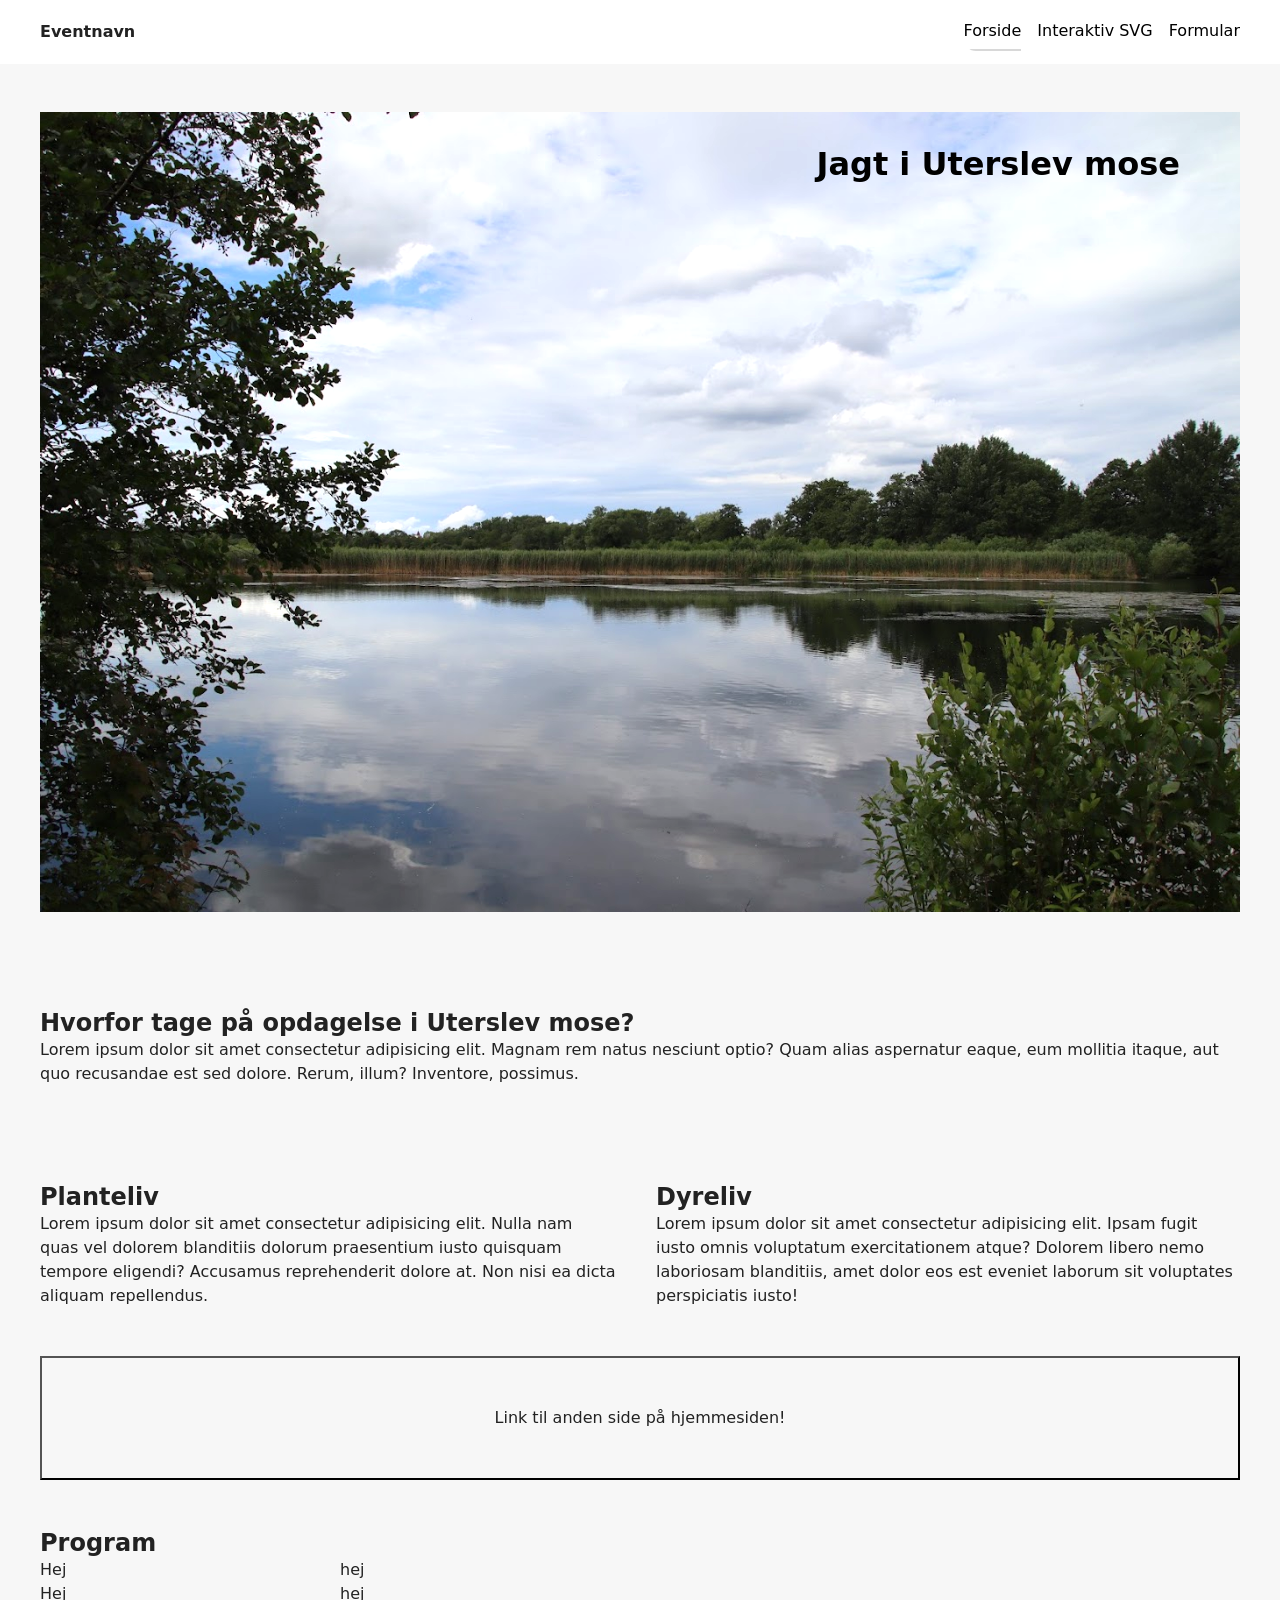
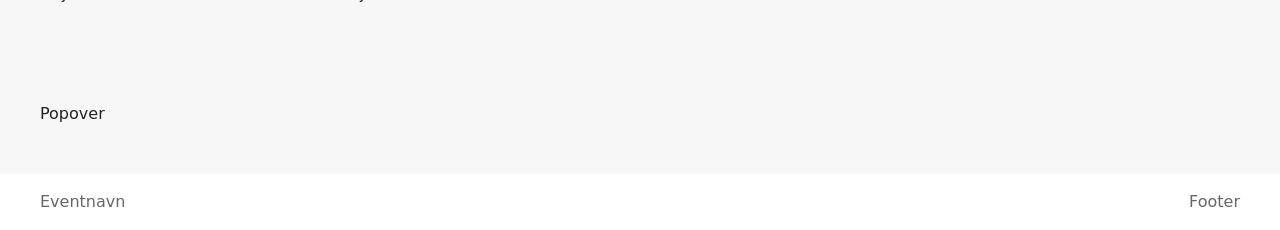
==== index.html @ bfa5cb57 "Forside (Freja)" ====
<!doctype html>
<html lang="da">

<head>
  <meta charset="UTF-8" />
  <meta name="viewport" content="width=device-width, initial-scale=1.0" />
  <title>Eventnavn</title>
  <link rel="stylesheet" href="./css/starter.css" />
  <link rel="stylesheet" href="./css/style.css" />
</head>

<body>
  <header class="site-header">
    <div class="header-content">
      <a class="site-logo" href="./">Eventnavn</a>
      <nav class="site-nav">
        <button type="button" popovertarget="menu">Menu</button>
        <ul class="menu" id="menu" popover>
          <li><a href="./" aria-current="page">Forside</a></li>
          <li><a href="./svg.html">Interaktiv SVG</a></li>
          <li><a href="./form.html">Formular</a></li>
        </ul>
      </nav>
    </div>
  </header>

  <main>
    <div class="text_on_top">
      <img class="billede_mose" src="img/mose.jpg" alt="main picture">
      <div class="text">
        <h1>Jagt i Uterslev mose</h1>
      </div>
    </div>
    <div>
      <h2>Hvorfor tage på opdagelse i Uterslev mose?</h2>
      <p>Lorem ipsum dolor sit amet consectetur adipisicing elit. Magnam rem natus nesciunt optio? Quam alias aspernatur
        eaque, eum mollitia itaque, aut quo recusandae est sed dolore. Rerum, illum? Inventore, possimus.</p>
    </div>
    <div class="grid-1">
      <div>
        <h2>Planteliv</h2>
        <p>Lorem ipsum dolor sit amet consectetur adipisicing elit. Nulla nam quas vel dolorem blanditiis dolorum
          praesentium iusto quisquam tempore eligendi? Accusamus reprehenderit dolore at. Non nisi ea dicta aliquam
          repellendus.</p>
      </div>
      <div>
        <h2>Dyreliv</h2>
        <p>Lorem ipsum dolor sit amet consectetur adipisicing elit. Ipsam fugit iusto omnis voluptatum exercitationem
          atque? Dolorem libero nemo laboriosam blanditiis, amet dolor eos est eveniet laborum sit voluptates
          perspiciatis
          iusto!</p>
      </div>
    </div>
    <button type="button" onclick="alert">Link til anden side på hjemmesiden!</button>
    <div>
      <h2>Program</h2>
      <ul class="program">
        <div>
          <li>Hej</li>
          <li>Hej</li>
        </div>
        <div>
          <li>hej</li>
          <li>hej</li>
        </div>
      </ul>
    </div>
    <p>Popover</p>

  </main>

  <footer class="site-footer">
    <div class="footer-content">
      <p>Eventnavn</p>
      <p>Footer</p>
    </div>
  </footer>
  <script src="./script.js"></script>
</body>

</html>
---- css/starter.css ----
*,
::before,
::after {
  box-sizing: border-box;
  margin: 0;
  padding: 0;
}

html {
  interpolate-size: allow-keywords;
  font-family: system-ui, sans-serif;
  line-height: 1.5;
  -webkit-font-smoothing: antialiased;
}

h1,
h2 {
  line-height: 1.25;
}

p,
li {
  text-wrap: pretty;
}

img,
svg {
  display: block;
  width: 100%;
  height: auto;
}

label {
  display: block;
}

input,
button,
textarea,
select {
  font: inherit;
  color: inherit;
  background-color: transparent;
  font-size: max(1em, 16px);
  padding: 0;
  margin: 0;
}

input:where([type="checkbox"], [type="radio"]) {
  width: 1em;
  height: 1em;
}

textarea {
  resize: none;
  min-height: 4lh;
}

legend {
  padding: 0;
}

select,
::picker(select) {
  appearance: base-select;
}

[popover] {
  margin: revert;
}

dialog {
  overscroll-behavior: none;

  &::backdrop {
    overflow: hidden;
    overscroll-behavior: contain;
  }
}

.visually-hidden {
  position: absolute;
  width: 1px;
  height: 1px;
  overflow: hidden;
  white-space: nowrap;
  clip-path: inset(100%);
}
---- css/style.css ----
/* Variabler */
html {
  --color-page: #f7f7f7;
  --color-surface: #fff;
  --color-text: #222;
  --color-muted: #666;
  --color-border: #d8d8d8;
  --space-05: 0.5rem;
  --space-1: 1rem;
  --space-2: 2rem;
  --space-3: 3rem;

  background: var(--color-page);
  color: var(--color-text);
}

/* Globalt layout */
body {
  margin: 0;
  min-height: 100svh;
  display: grid;
  grid-template-rows: auto 1fr auto;
  grid-template-columns: minmax(1rlh, 1fr) minmax(0, 75rem) minmax(1rlh, 1fr);
}

h1,
h2,
h3,
p {
  margin: 0;
}

main {
  display: grid;
  grid-template-columns: inherit;
  grid-column: 1 / -1;
  align-content: start;
}

main > * {
  grid-column: 2;
  padding-block: var(--space-3);
}

.svg-page {
  display: grid;
  gap: var(--space-2);
}

.svg-intro {
  display: grid;
  gap: var(--space-1);
  max-width: 60ch;
}

.svg-intro p {
  color: var(--color-muted);
}

.svg-layout {
  display: grid;
  gap: var(--space-2);
  align-items: start;
  @media (width > 800px) {
    grid-template-columns: 1fr min(40%, 36ch);
  }
}

.form-page {
  display: grid;
  gap: var(--space-2);
  @media (width > 600px) {
    grid-template-columns: min(40%, 50ch) 1fr;
  }
}

.form-intro {
  display: grid;
  gap: var(--space-1);
  align-content: start;
  max-width: 60ch;
}

.form-intro p {
  color: var(--color-muted);
}

.opsamling-page {
  display: grid;
  gap: var(--space-2);
  align-items: start;

  @media (width > 800px) {
    grid-template-columns: minmax(0, 44ch) minmax(20rem, 1fr);
  }
}

.opsamling-intro {
  display: grid;
  gap: var(--space-1);
  max-width: 60ch;
}

.opsamling-intro p {
  color: var(--color-muted);
}

.error-page {
  display: grid;
  gap: var(--space-1);
  max-width: 60ch;
}

.error-page p {
  color: var(--color-muted);
}

/* Header og footer */
.site-header,
.site-footer {
  grid-column: 1 / -1;

  display: grid;
  grid-template-columns: inherit;
  background: var(--color-surface);
}

.header-content,
.footer-content {
  grid-column: 2;
}

.header-content {
  min-height: 4rem;
  display: flex;
  justify-content: space-between;
  align-items: center;
  gap: var(--space-1);
}

.site-logo {
  color: inherit;
  font-weight: 700;
  text-decoration: none;
}

.footer-content {
  padding-block: var(--space-1);
  display: flex;
  flex-wrap: wrap;
  justify-content: space-between;
  gap: var(--space-1);
  color: var(--color-muted);
}

/* Navigation */
[popover] {
  margin: 0;
  padding: 0;
  border: none;
  background: transparent;
}

.site-nav button {
  padding: 0.4rem 0.7rem;
  border: 1px solid var(--color-border);
  background: var(--color-surface);
  @media (width > 600px) {
    display: none;
  }
}

.menu {
  margin: 0;
  padding: var(--space-1);
  list-style: none;
  background: var(--color-surface);
  border: 1px solid var(--color-border);
  @media (width > 600px) {
    display: flex;
    gap: var(--space-1);
    padding: 0;
    border: none;
    background: none;
    position: static;
  }
}

.menu a {
  display: block;
  padding: 0.4rem 0;
  color: inherit;
  text-decoration: none;
  border-bottom: 2px solid #0000;
}

.menu a[aria-current="page"] {
  border-bottom-color: var(--color-border);
}

/* Flader */
.panel,
.svg-placeholder,
.form-placeholder,
.opsamling-placeholder {
  background: var(--color-surface);
  border: 1px solid var(--color-border);
}

.panel {
  padding: var(--space-1);
  display: grid;
  gap: var(--space-1);
}

.svg-placeholder,
.opsamling-placeholder {
  min-height: -webkit-fill-available;
  min-height: stretch;
}

.form-placeholder {
  min-height: -webkit-fill-available;
  min-height: stretch;
  padding: var(--space-1);
}

/* Details */
.accordion {
  display: grid;
  gap: var(--space-05);
}

.accordion-item {
  border: 1px solid var(--color-border);
  background: var(--color-surface);
}

.accordion-item p {
  padding: 0 var(--space-1) var(--space-1);
  color: var(--color-muted);
}

/* Knap/link */
.button {
  justify-self: start;
  display: inline-block;
  padding: 0.5rem 0.8rem;
  border: 1px solid var(--color-border);
  background: var(--color-surface);
  color: inherit;
  text-decoration: none;
}

/*Menu*/
[popover] {
  position: fixed;
  border: 1px solid #ddd;
  border-radius: 0.75rem;
  background: white;
  box-shadow: none;
}

:popover-open {
}

@starting-style {
}

.site-nav button {
  background-color: red;
}

.menu {
  position: absolute;
  position-area: bottom span-left;
}

@media (width > 600px) {
  .menu {
    display: flex;
    gap: var(--space-1);
    padding: 0;
    border: none;
    background: none;
    position: static;
  }
}

/*Forside*/

.grid-1 {
  display: grid;
  grid-template-columns: 1fr 1fr;
  gap: 2em;
}

.billede_mose {
  width: 100%;
  height: auto;
  display: block;
  filter: brightness(115%);
  object-fit: fill;
}

.text_on_top {
  position: relative;
  text-align: center;
  color: black;
}

.text {
  position: absolute;
  top: 80px;
  right: 5%;
}
.program {
  display: grid;
  grid-template-columns: 1fr 3fr;
  list-style: none;
}
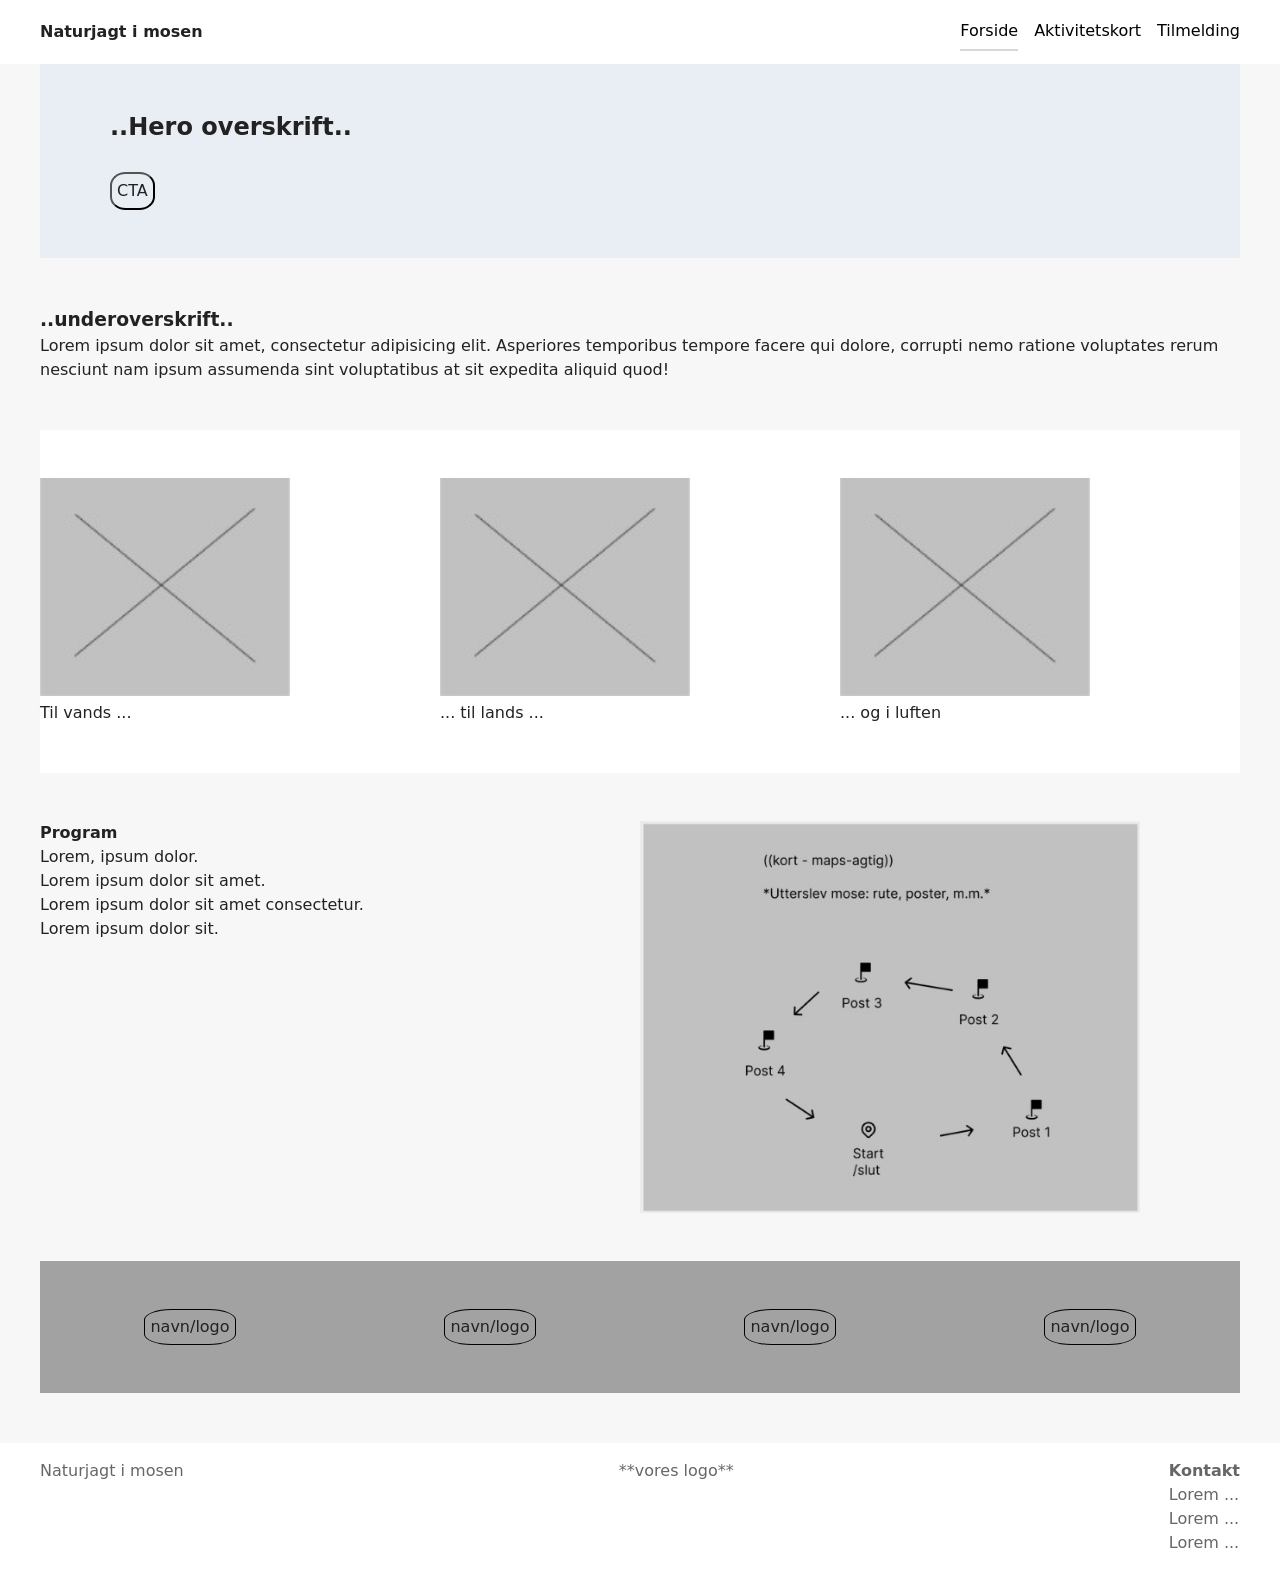
==== commit ee6a4dc9: "Merge pull request #1 from Frenelli/Forside-Laura Forside (Laura)" ====
--- a/index.html
+++ b/index.html
@@ -4,7 +4,7 @@
 <head>
   <meta charset="UTF-8" />
   <meta name="viewport" content="width=device-width, initial-scale=1.0" />
-  <title>Eventnavn</title>
+  <title>Naturjagt i mosen</title>
   <link rel="stylesheet" href="./css/starter.css" />
   <link rel="stylesheet" href="./css/style.css" />
 </head>
@@ -12,67 +12,84 @@
 <body>
   <header class="site-header">
     <div class="header-content">
-      <a class="site-logo" href="./">Eventnavn</a>
+      <a class="site-logo" href="./">Naturjagt i mosen</a>
       <nav class="site-nav">
-        <button type="button" popovertarget="menu">Menu</button>
+        <button popovertarget="menu">Menu</button>
+        <!-- har tilføjet popovertarget="menu", for at linke knappen til menuen og lave det til en popovermenu (dropdown) -->
         <ul class="menu" id="menu" popover>
           <li><a href="./" aria-current="page">Forside</a></li>
-          <li><a href="./svg.html">Interaktiv SVG</a></li>
-          <li><a href="./form.html">Formular</a></li>
+          <li><a href="./svg.html">Aktivitetskort</a></li>
+          <li><a href="./form.html">Tilmelding</a></li>
         </ul>
       </nav>
     </div>
   </header>
 
   <main>
-    <div class="text_on_top">
-      <img class="billede_mose" src="img/mose.jpg" alt="main picture">
-      <div class="text">
-        <h1>Jagt i Uterslev mose</h1>
+    <section class="hero">
+      <img src="" alt="">
+      <h1>..Hero overskrift..</h1>
+      <button popovertarget="tilmelding">CTA</button>
+      <div class="tilmeldingsblanket" id="tilmelding" popover></div>
+    </section>
+
+
+    <div class="forside-beskrivelse">
+      <h3>..underoverskrift..</h3>
+      <p>Lorem ipsum dolor sit amet, consectetur adipisicing elit. Asperiores temporibus tempore facere qui dolore,
+        corrupti nemo ratione voluptates rerum nesciunt nam ipsum assumenda sint voluptatibus at sit expedita aliquid
+        quod!</p>
+    </div>
+
+    <section class="intro-billeder">
+      <div class="vand">
+        <img src="/images/boks.jpg" alt="">
+        <p>Til vands ...</p>
       </div>
-    </div>
-    <div>
-      <h2>Hvorfor tage på opdagelse i Uterslev mose?</h2>
-      <p>Lorem ipsum dolor sit amet consectetur adipisicing elit. Magnam rem natus nesciunt optio? Quam alias aspernatur
-        eaque, eum mollitia itaque, aut quo recusandae est sed dolore. Rerum, illum? Inventore, possimus.</p>
-    </div>
-    <div class="grid-1">
+
+      <div class="land">
+        <img src="/images/boks.jpg" alt="">
+        <p>... til lands ...</p>
+      </div>
+
+      <div class="luft">
+        <img src="/images/boks.jpg" alt="">
+        <p>... og i luften</p>
+      </div>
+    </section>
+
+
+
+    <section class="program">
       <div>
-        <h2>Planteliv</h2>
-        <p>Lorem ipsum dolor sit amet consectetur adipisicing elit. Nulla nam quas vel dolorem blanditiis dolorum
-          praesentium iusto quisquam tempore eligendi? Accusamus reprehenderit dolore at. Non nisi ea dicta aliquam
-          repellendus.</p>
+        <h4>Program</h4>
+        <p>Lorem, ipsum dolor.</p>
+        <p>Lorem ipsum dolor sit amet.</p>
+        <p>Lorem ipsum dolor sit amet consectetur.</p>
+        <p>Lorem ipsum dolor sit.</p>
       </div>
-      <div>
-        <h2>Dyreliv</h2>
-        <p>Lorem ipsum dolor sit amet consectetur adipisicing elit. Ipsam fugit iusto omnis voluptatum exercitationem
-          atque? Dolorem libero nemo laboriosam blanditiis, amet dolor eos est eveniet laborum sit voluptates
-          perspiciatis
-          iusto!</p>
-      </div>
-    </div>
-    <button type="button" onclick="alert">Link til anden side på hjemmesiden!</button>
-    <div>
-      <h2>Program</h2>
-      <ul class="program">
-        <div>
-          <li>Hej</li>
-          <li>Hej</li>
-        </div>
-        <div>
-          <li>hej</li>
-          <li>hej</li>
-        </div>
-      </ul>
-    </div>
-    <p>Popover</p>
+      <img src="/images/forside-kort.jpg" alt="">
+    </section>
 
+    <section class="sponsorer">
+      <p>navn/logo</p>
+      <p>navn/logo</p>
+      <p>navn/logo</p>
+      <p>navn/logo</p>
+    </section>
   </main>
+
 
   <footer class="site-footer">
     <div class="footer-content">
-      <p>Eventnavn</p>
-      <p>Footer</p>
+      <p>Naturjagt i mosen</p>
+      <p>**vores logo**</p>
+      <div>
+        <p><strong>Kontakt</strong></p>
+        <p>Lorem ...</p>
+        <p>Lorem ...</p>
+        <p>Lorem ...</p>
+      </div>
     </div>
   </footer>
   <script src="./script.js"></script>
--- a/css/style.css
+++ b/css/style.css
@@ -252,32 +252,28 @@
   text-decoration: none;
 }
 
-/*Menu*/
-[popover] {
-  position: fixed;
-  border: 1px solid #ddd;
-  border-radius: 0.75rem;
-  background: white;
-  box-shadow: none;
-}
-
-:popover-open {
-}
-
-@starting-style {
-}
-
+/* _____________________________________________ */
+
+/* .site-nav button står faktisk længere oppe, 
+men jeg vil gerne tydeligt kunne se mine egne ændringer*/
+
+/* menu-knap */
 .site-nav button {
-  background-color: red;
-}
+  border-radius: 30%;
+  &:hover {
+    cursor: pointer;
+  }
+}
+
+/* menu */
 
 .menu {
   position: absolute;
   position-area: bottom span-left;
 }
-
 @media (width > 600px) {
   .menu {
+    /* all: unset; */
     display: flex;
     gap: var(--space-1);
     padding: 0;
@@ -287,35 +283,111 @@
   }
 }
 
-/*Forside*/
-
-.grid-1 {
+/* footer - spacing mellem sidste section og footeren */
+.site-footer {
+  margin-top: 50px;
+}
+
+/* alt herunder indtil næste _________ er specifikt forsiden (uden header og footer) */
+
+/* ~~~~~~~~~~~~~~~~~~~~~~~~~~~~~~ */
+
+/* hero section */
+.hero {
+  background-color: rgb(232, 238, 243);
+  h1 {
+    margin-left: 70px;
+  }
+  button {
+    margin-top: 30px;
+    margin-left: 70px;
+    padding: 5px;
+    border-radius: 35%;
+    &:hover {
+      cursor: pointer;
+    }
+  }
+}
+
+/* .tilmeldingsblanket {
+  ...
+} */
+/* ^^ popover */
+
+/* ~~~~~~~~~~~~~~~~~~~~~~~~~~~~~~ */
+
+/* .forside-beskrivelse {
+  ..
+} */
+
+/* ~~~~~~~~~~~~~~~~~~~~~~~~~~~~~~ */
+
+/* section med billeder af dyr/planter på forsiden */
+.intro-billeder {
+  display: grid;
+  grid-template-columns: repeat(3, 1fr);
+  background-color: #ffffff;
+}
+
+.vand {
+  p {
+    justify-self: center;
+    padding-top: 5px;
+  }
+  img {
+    justify-self: center;
+    max-width: 250px;
+    max-height: auto;
+  }
+}
+
+.land {
+  p {
+    justify-self: center;
+    padding-top: 5px;
+  }
+  img {
+    justify-self: center;
+    max-width: 250px;
+    max-height: auto;
+  }
+}
+
+.luft {
+  p {
+    justify-self: center;
+    padding-top: 5px;
+  }
+  img {
+    justify-self: center;
+    max-width: 250px;
+    max-height: auto;
+  }
+}
+
+/* ~~~~~~~~~~~~~~~~~~~~~~~~~~~~~~ */
+
+/* section med program og kort*/
+.program {
   display: grid;
   grid-template-columns: 1fr 1fr;
-  gap: 2em;
-}
-
-.billede_mose {
-  width: 100%;
-  height: auto;
-  display: block;
-  filter: brightness(115%);
-  object-fit: fill;
-}
-
-.text_on_top {
-  position: relative;
-  text-align: center;
-  color: black;
-}
-
-.text {
-  position: absolute;
-  top: 80px;
-  right: 5%;
-}
-.program {
-  display: grid;
-  grid-template-columns: 1fr 3fr;
-  list-style: none;
-}
+  img {
+    max-width: 500px;
+    max-height: auto;
+  }
+}
+
+/* ~~~~~~~~~~~~~~~~~~~~~~~~~~~~~~ */
+
+/* section med sponsorer, lokalforeninger osv. */
+.sponsorer {
+  display: grid;
+  grid-template-columns: repeat(4, 1fr);
+  background-color: #a2a2a2;
+  p {
+    justify-self: center;
+    border: 1px solid black;
+    padding: 5px;
+    border-radius: 30%;
+  }
+}
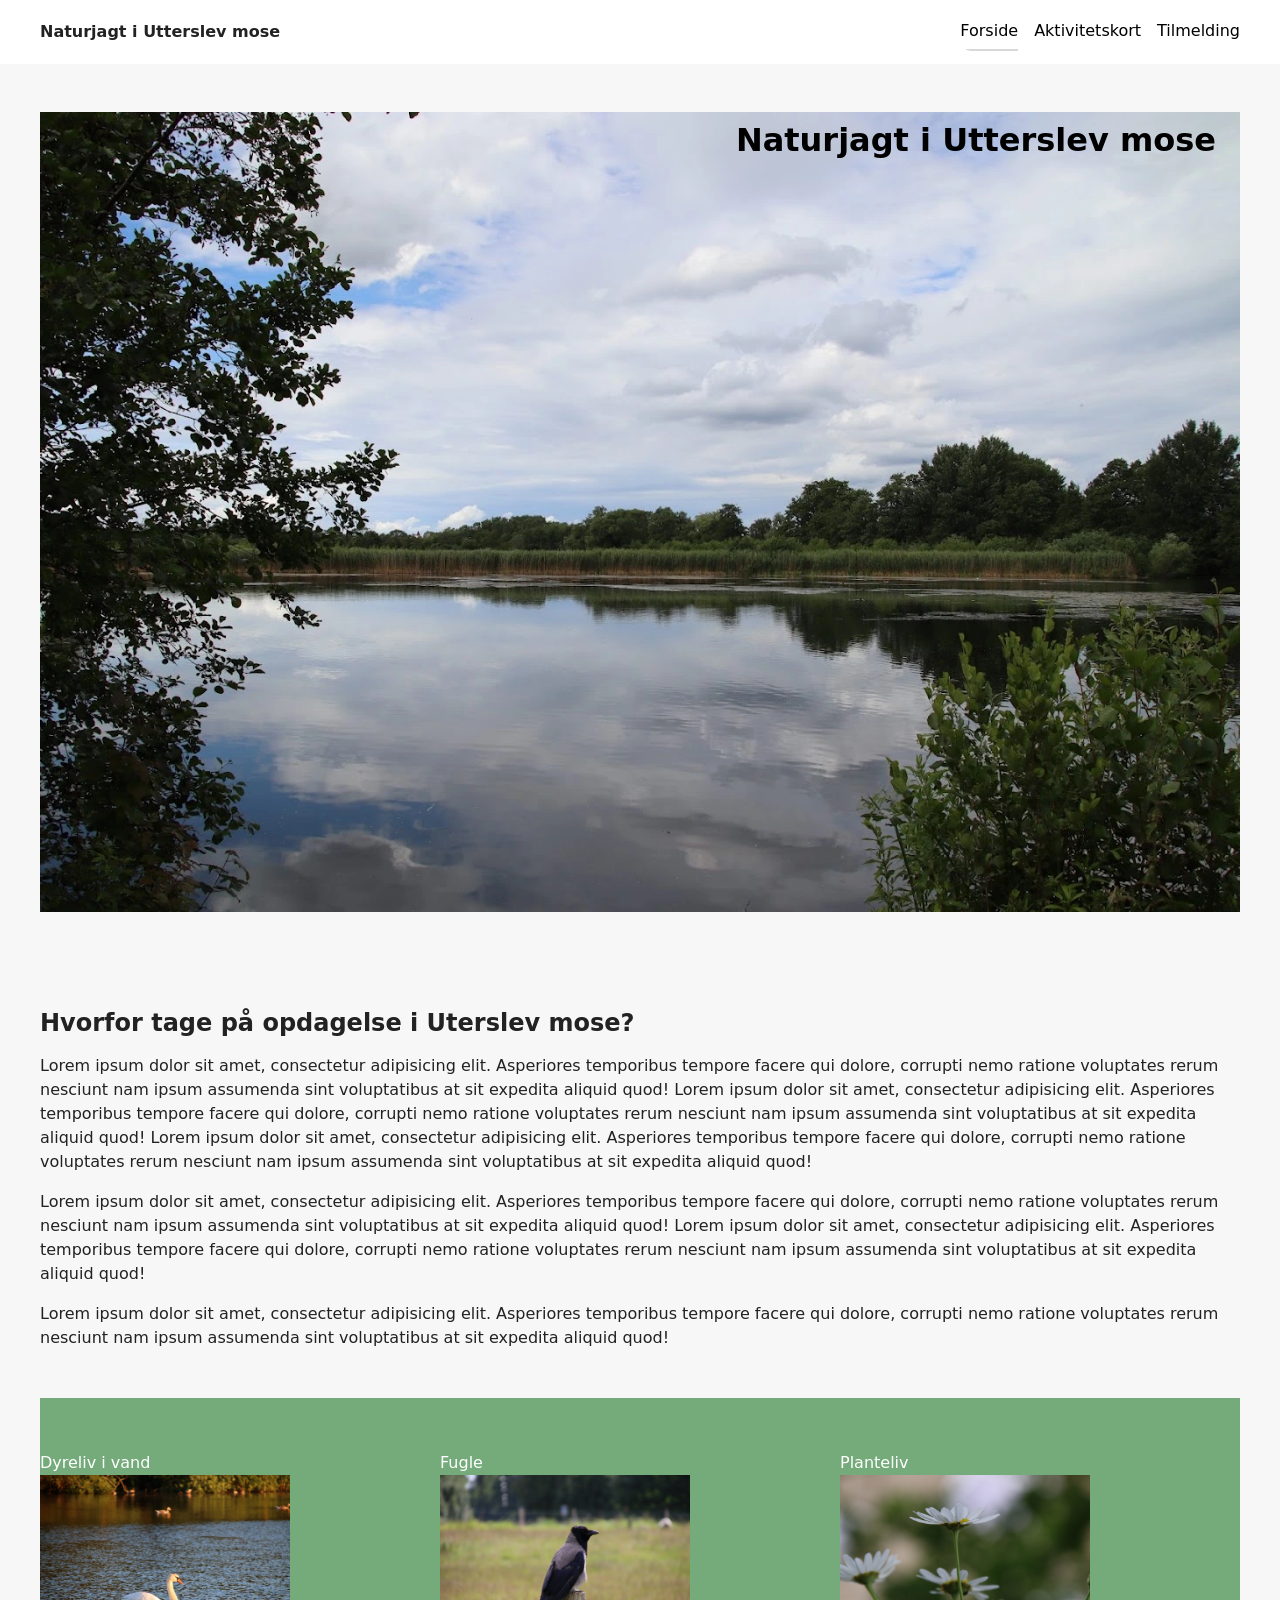
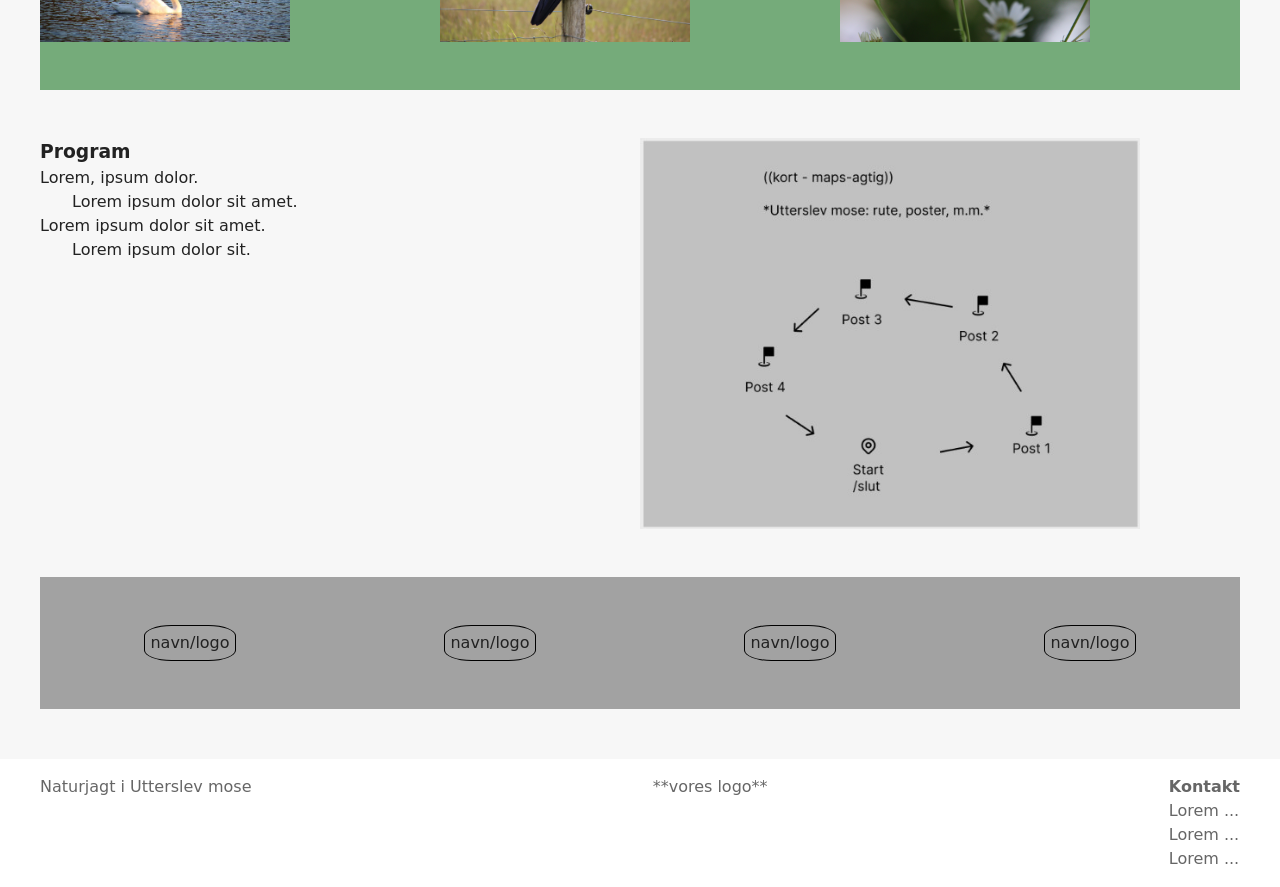
==== commit 3b3188c0: "kombinering af to forsider" ====
--- a/index.html
+++ b/index.html
@@ -12,7 +12,7 @@
 <body>
   <header class="site-header">
     <div class="header-content">
-      <a class="site-logo" href="./">Naturjagt i mosen</a>
+      <a class="site-logo" href="./">Naturjagt i Utterslev mose</a>
       <nav class="site-nav">
         <button popovertarget="menu">Menu</button>
         <!-- har tilføjet popovertarget="menu", for at linke knappen til menuen og lave det til en popovermenu (dropdown) -->
@@ -26,47 +26,56 @@
   </header>
 
   <main>
-    <section class="hero">
-      <img src="" alt="">
-      <h1>..Hero overskrift..</h1>
-      <button popovertarget="tilmelding">CTA</button>
-      <div class="tilmeldingsblanket" id="tilmelding" popover></div>
-    </section>
-
+    <div class="text_on_top">
+      <img src="images/mose.webp" alt="main picture">
+      <div class="text">
+        <h1>Naturjagt i Utterslev mose</h1>
+      </div>
+    </div>
 
     <div class="forside-beskrivelse">
-      <h3>..underoverskrift..</h3>
+      <h2>Hvorfor tage på opdagelse i Uterslev mose?</h2>
+      <p>Lorem ipsum dolor sit amet, consectetur adipisicing elit. Asperiores temporibus tempore facere qui dolore,
+        corrupti nemo ratione voluptates rerum nesciunt nam ipsum assumenda sint voluptatibus at sit expedita aliquid
+        quod! Lorem ipsum dolor sit amet, consectetur adipisicing elit. Asperiores temporibus tempore facere qui dolore,
+        corrupti nemo ratione voluptates rerum nesciunt nam ipsum assumenda sint voluptatibus at sit expedita aliquid
+        quod! Lorem ipsum dolor sit amet, consectetur adipisicing elit. Asperiores temporibus tempore facere qui dolore,
+        corrupti nemo ratione voluptates rerum nesciunt nam ipsum assumenda sint voluptatibus at sit expedita aliquid
+        quod!</p>
+      <p>Lorem ipsum dolor sit amet, consectetur adipisicing elit. Asperiores temporibus tempore facere qui dolore,
+        corrupti nemo ratione voluptates rerum nesciunt nam ipsum assumenda sint voluptatibus at sit expedita aliquid
+        quod! Lorem ipsum dolor sit amet, consectetur adipisicing elit. Asperiores temporibus tempore facere qui dolore,
+        corrupti nemo ratione voluptates rerum nesciunt nam ipsum assumenda sint voluptatibus at sit expedita aliquid
+        quod!</p>
       <p>Lorem ipsum dolor sit amet, consectetur adipisicing elit. Asperiores temporibus tempore facere qui dolore,
         corrupti nemo ratione voluptates rerum nesciunt nam ipsum assumenda sint voluptatibus at sit expedita aliquid
         quod!</p>
     </div>
 
-    <section class="intro-billeder">
-      <div class="vand">
-        <img src="/images/boks.jpg" alt="">
-        <p>Til vands ...</p>
+    <section class="dyre-kategorier">
+      <div class="dyreliv-i-vand">
+        <p>Dyreliv i vand</p>
+        <img src="/images/svane.webp" alt="">
       </div>
-
-      <div class="land">
-        <img src="/images/boks.jpg" alt="">
-        <p>... til lands ...</p>
+      <div class="fugle">
+        <p>Fugle</p>
+        <img src="/images/fugl.webp" alt="">
       </div>
-
-      <div class="luft">
-        <img src="/images/boks.jpg" alt="">
-        <p>... og i luften</p>
+      <div class="planteliv">
+        <p>Planteliv</p>
+        <img src="/images/blomst.webp" alt="">
       </div>
     </section>
 
-
-
     <section class="program">
       <div>
-        <h4>Program</h4>
-        <p>Lorem, ipsum dolor.</p>
-        <p>Lorem ipsum dolor sit amet.</p>
-        <p>Lorem ipsum dolor sit amet consectetur.</p>
-        <p>Lorem ipsum dolor sit.</p>
+        <h3>Program</h3>
+        <dl>
+          <dt>Lorem, ipsum dolor.</dt>
+          <dd>Lorem ipsum dolor sit amet.</dd>
+          <dt>Lorem ipsum dolor sit amet.</dt>
+          <dd>Lorem ipsum dolor sit.</dd>
+        </dl>
       </div>
       <img src="/images/forside-kort.jpg" alt="">
     </section>
@@ -82,7 +91,7 @@
 
   <footer class="site-footer">
     <div class="footer-content">
-      <p>Naturjagt i mosen</p>
+      <p>Naturjagt i Utterslev mose</p>
       <p>**vores logo**</p>
       <div>
         <p><strong>Kontakt</strong></p>
--- a/css/style.css
+++ b/css/style.css
@@ -255,33 +255,29 @@
 /* _____________________________________________ */
 
 /* .site-nav button står faktisk længere oppe, 
-men jeg vil gerne tydeligt kunne se mine egne ændringer*/
+men vi vil gerne tydeligt kunne se vores ændringer*/
 
 /* menu-knap */
 .site-nav button {
-  border-radius: 30%;
+  border: none;
   &:hover {
     cursor: pointer;
   }
 }
 
 /* menu */
+[popover] {
+  position: fixed;
+  border: 1px solid #ddd;
+  border-radius: 0.75rem;
+  background: white;
+  box-shadow: none;
+}
 
 .menu {
   position: absolute;
   position-area: bottom span-left;
 }
-@media (width > 600px) {
-  .menu {
-    /* all: unset; */
-    display: flex;
-    gap: var(--space-1);
-    padding: 0;
-    border: none;
-    background: none;
-    position: static;
-  }
-}
 
 /* footer - spacing mellem sidste section og footeren */
 .site-footer {
@@ -293,19 +289,19 @@
 /* ~~~~~~~~~~~~~~~~~~~~~~~~~~~~~~ */
 
 /* hero section */
-.hero {
-  background-color: rgb(232, 238, 243);
-  h1 {
-    margin-left: 70px;
-  }
-  button {
-    margin-top: 30px;
-    margin-left: 70px;
-    padding: 5px;
-    border-radius: 35%;
-    &:hover {
-      cursor: pointer;
-    }
+.text_on_top {
+  text-align: center;
+  color: blue;
+
+  .text {
+    position: absolute;
+    top: 120px;
+    right: 5%;
+  }
+  .img {
+    width: 100%;
+    display: block;
+    filter: brightness(115%);
   }
 }
 
@@ -316,64 +312,37 @@
 
 /* ~~~~~~~~~~~~~~~~~~~~~~~~~~~~~~ */
 
-/* .forside-beskrivelse {
-  ..
-} */
+.forside-beskrivelse {
+  display: flex;
+  flex-direction: column;
+  gap: 16px;
+}
 
 /* ~~~~~~~~~~~~~~~~~~~~~~~~~~~~~~ */
 
 /* section med billeder af dyr/planter på forsiden */
-.intro-billeder {
-  display: grid;
-  grid-template-columns: repeat(3, 1fr);
-  background-color: #ffffff;
-}
-
-.vand {
-  p {
-    justify-self: center;
-    padding-top: 5px;
-  }
+.dyre-kategorier {
+  background-color: #75ab7a;
+  color: #fff;
   img {
-    justify-self: center;
-    max-width: 250px;
+    max-width: 100%;
     max-height: auto;
   }
 }
-
-.land {
-  p {
-    justify-self: center;
-    padding-top: 5px;
-  }
-  img {
-    justify-self: center;
-    max-width: 250px;
-    max-height: auto;
-  }
-}
-
-.luft {
-  p {
-    justify-self: center;
-    padding-top: 5px;
-  }
-  img {
-    justify-self: center;
-    max-width: 250px;
-    max-height: auto;
-  }
-}
-
 /* ~~~~~~~~~~~~~~~~~~~~~~~~~~~~~~ */
 
 /* section med program og kort*/
 .program {
+  list-style: none;
   display: grid;
   grid-template-columns: 1fr 1fr;
   img {
     max-width: 500px;
     max-height: auto;
+  }
+  dd {
+    display: block;
+    margin-left: 2em;
   }
 }
 
@@ -391,3 +360,40 @@
     border-radius: 30%;
   }
 }
+
+@media (width > 600px) {
+  .menu {
+    display: flex;
+    gap: var(--space-1);
+    padding: 0;
+    border: none;
+    background: none;
+    position: static;
+  }
+  .text_on_top {
+    color: #000;
+  }
+  /* section med billeder af dyr/planter på forsiden */
+  .dyre-kategorier {
+    display: grid;
+    grid-template-columns: repeat(3, 1fr);
+    img {
+      justify-self: center;
+      max-width: 250px;
+      max-height: auto;
+    }
+    p {
+      justify-self: center;
+      padding-top: 5px;
+    }
+  }
+  .program {
+    list-style: none;
+    display: grid;
+    grid-template-columns: 1fr 1fr;
+    img {
+      max-width: 500px;
+      max-height: auto;
+    }
+  }
+}
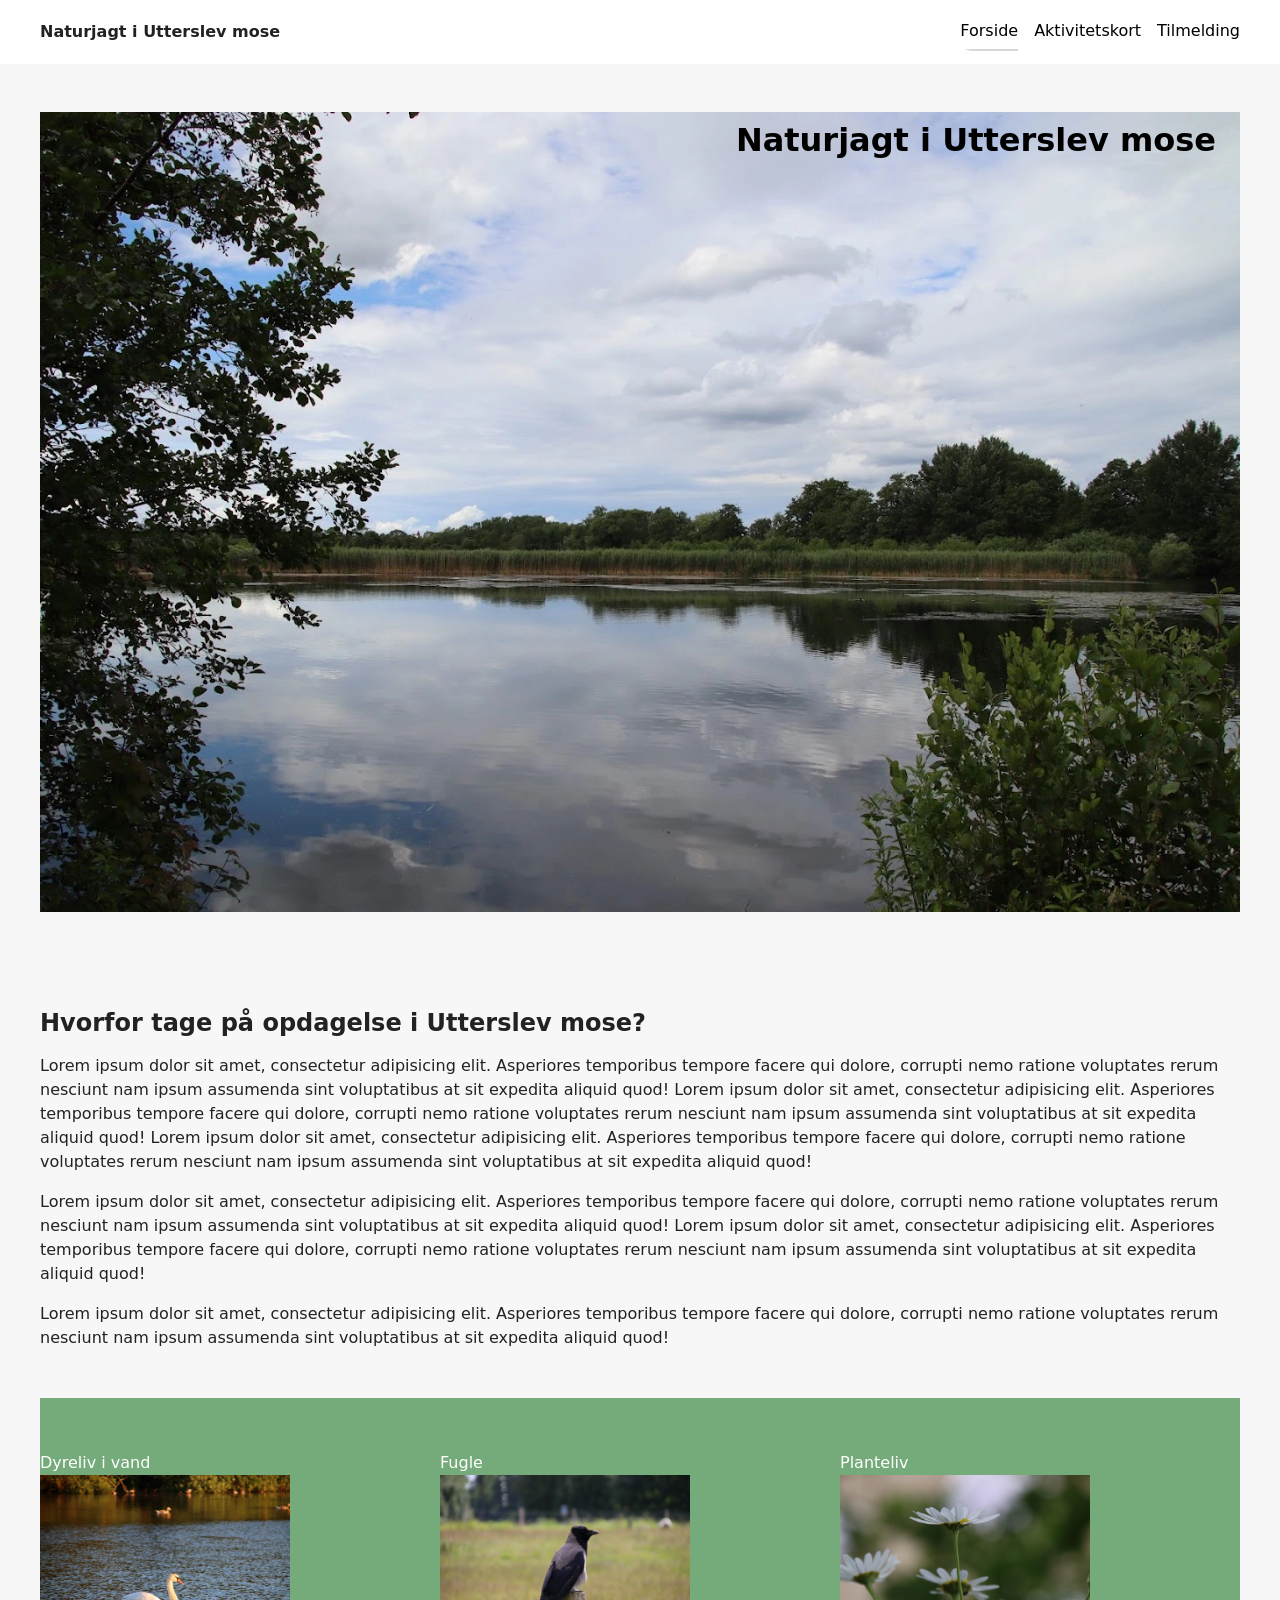
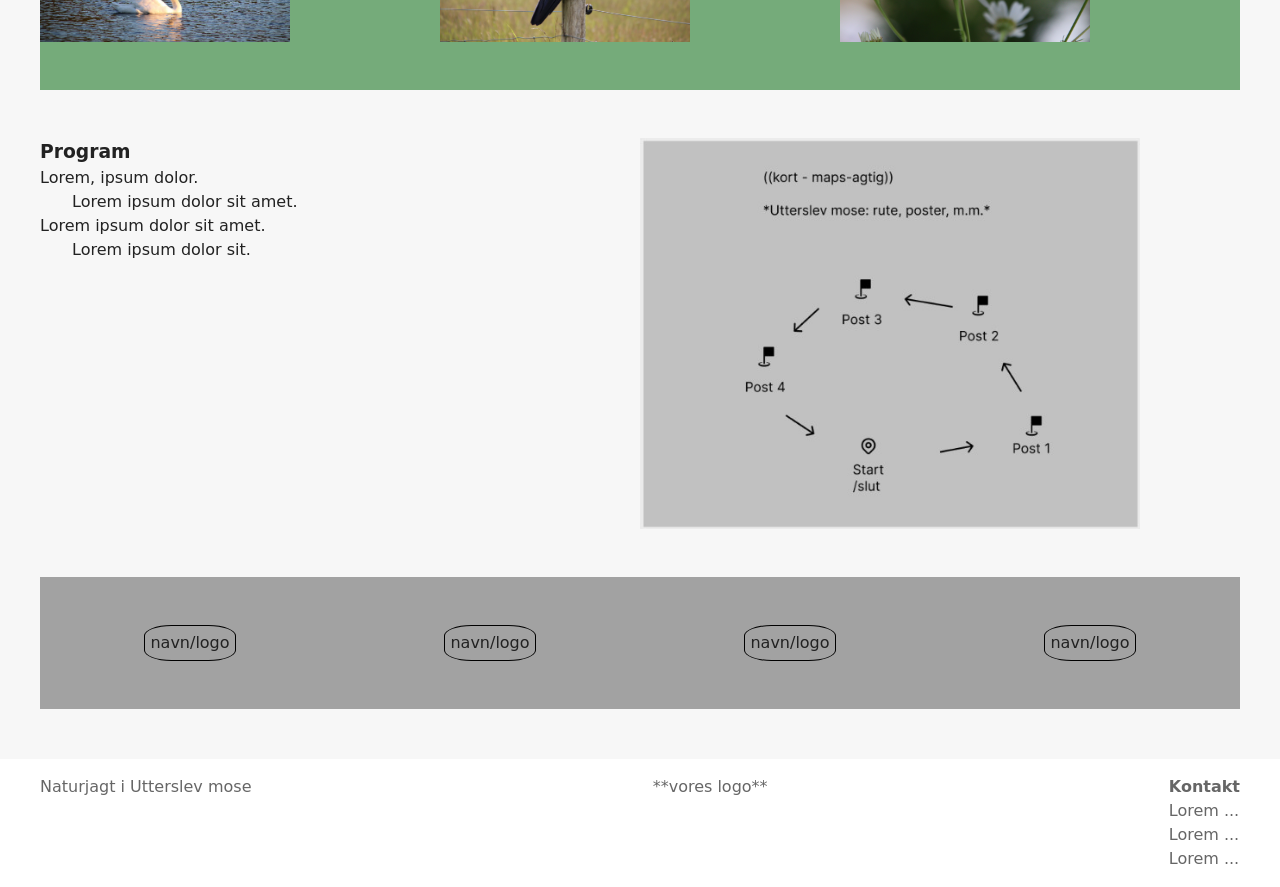
==== commit 8c23b992: "Fjernet skråskreg fra billedlinks, så billederne er blevet synlige" ====
--- a/index.html
+++ b/index.html
@@ -34,7 +34,7 @@
     </div>
 
     <div class="forside-beskrivelse">
-      <h2>Hvorfor tage på opdagelse i Uterslev mose?</h2>
+      <h2>Hvorfor tage på opdagelse i Utterslev mose?</h2>
       <p>Lorem ipsum dolor sit amet, consectetur adipisicing elit. Asperiores temporibus tempore facere qui dolore,
         corrupti nemo ratione voluptates rerum nesciunt nam ipsum assumenda sint voluptatibus at sit expedita aliquid
         quod! Lorem ipsum dolor sit amet, consectetur adipisicing elit. Asperiores temporibus tempore facere qui dolore,
@@ -55,15 +55,15 @@
     <section class="dyre-kategorier">
       <div class="dyreliv-i-vand">
         <p>Dyreliv i vand</p>
-        <img src="/images/svane.webp" alt="">
+        <img src="images/svane.webp" alt="">
       </div>
       <div class="fugle">
         <p>Fugle</p>
-        <img src="/images/fugl.webp" alt="">
+        <img src="images/fugl.webp" alt="">
       </div>
       <div class="planteliv">
         <p>Planteliv</p>
-        <img src="/images/blomst.webp" alt="">
+        <img src="images/blomst.webp" alt="">
       </div>
     </section>
 
@@ -77,7 +77,7 @@
           <dd>Lorem ipsum dolor sit.</dd>
         </dl>
       </div>
-      <img src="/images/forside-kort.jpg" alt="">
+      <img src="images/forside-kort.jpg" alt="">
     </section>
 
     <section class="sponsorer">
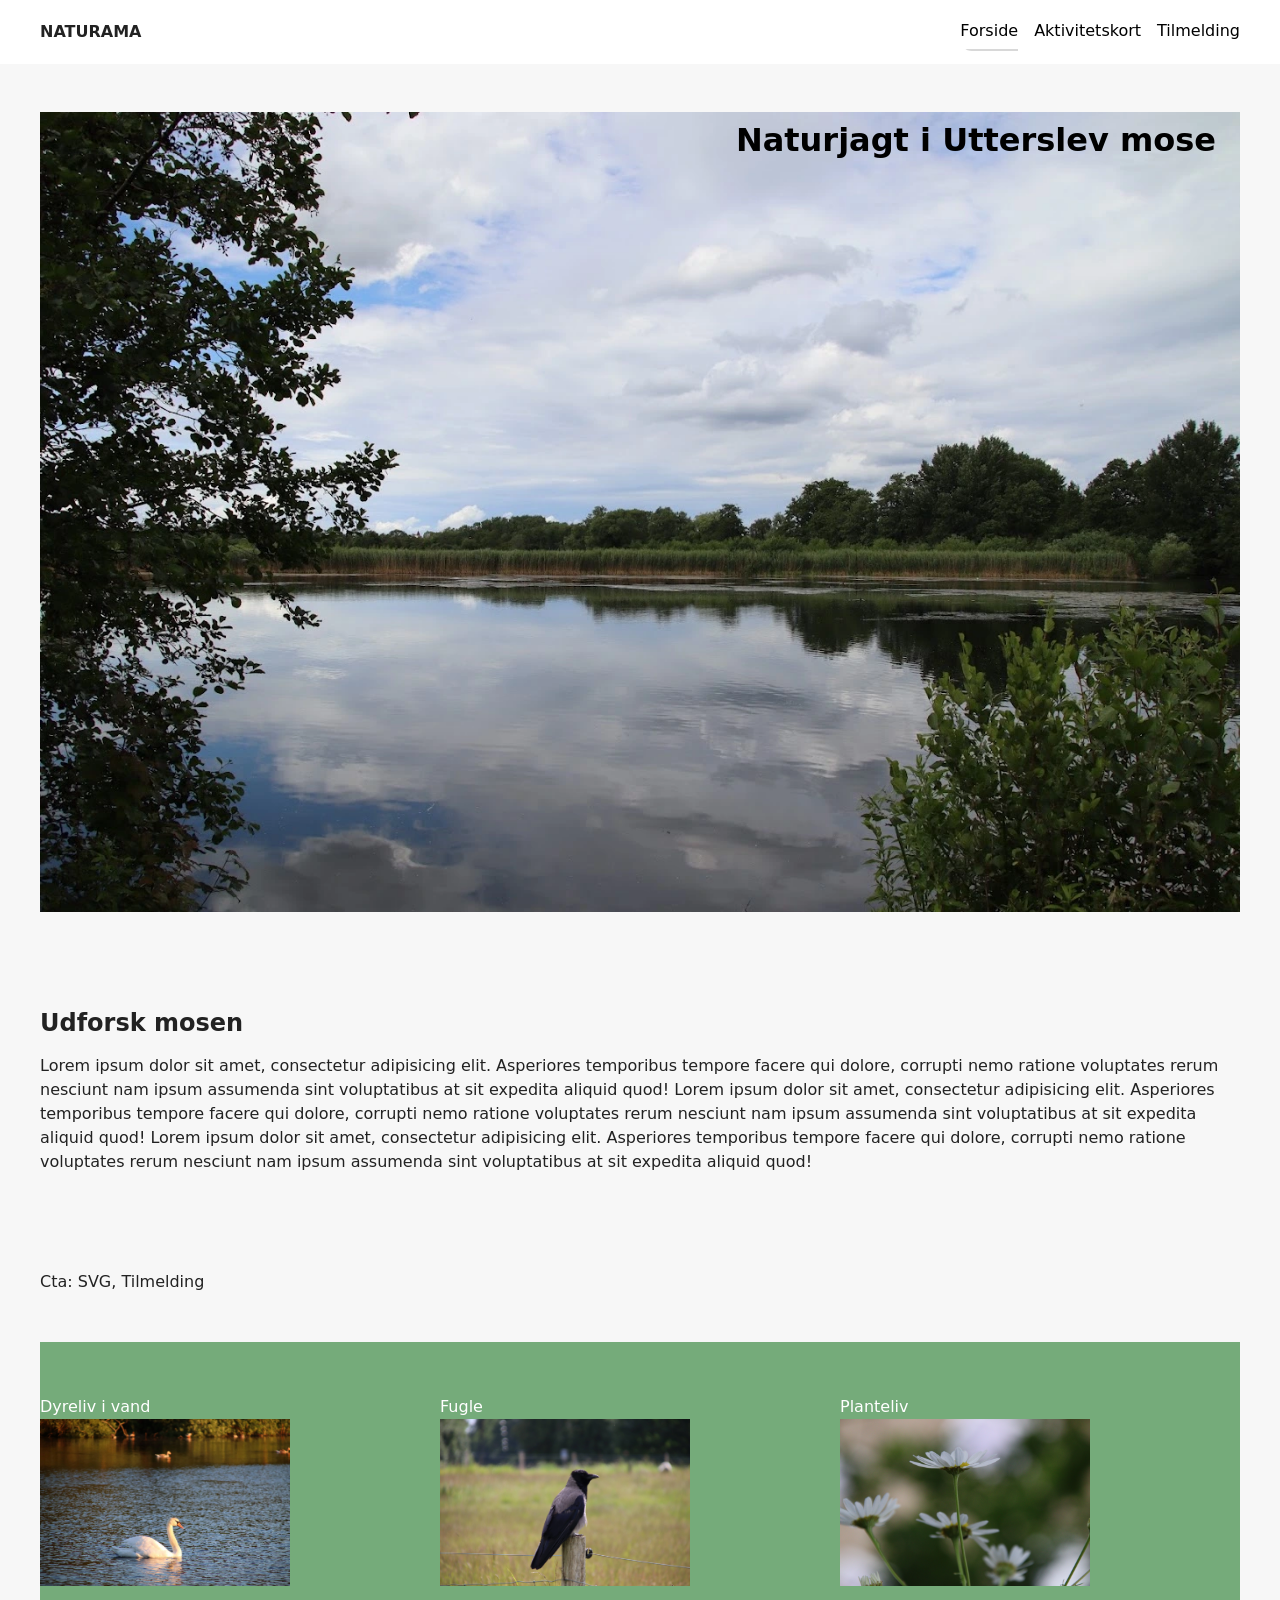
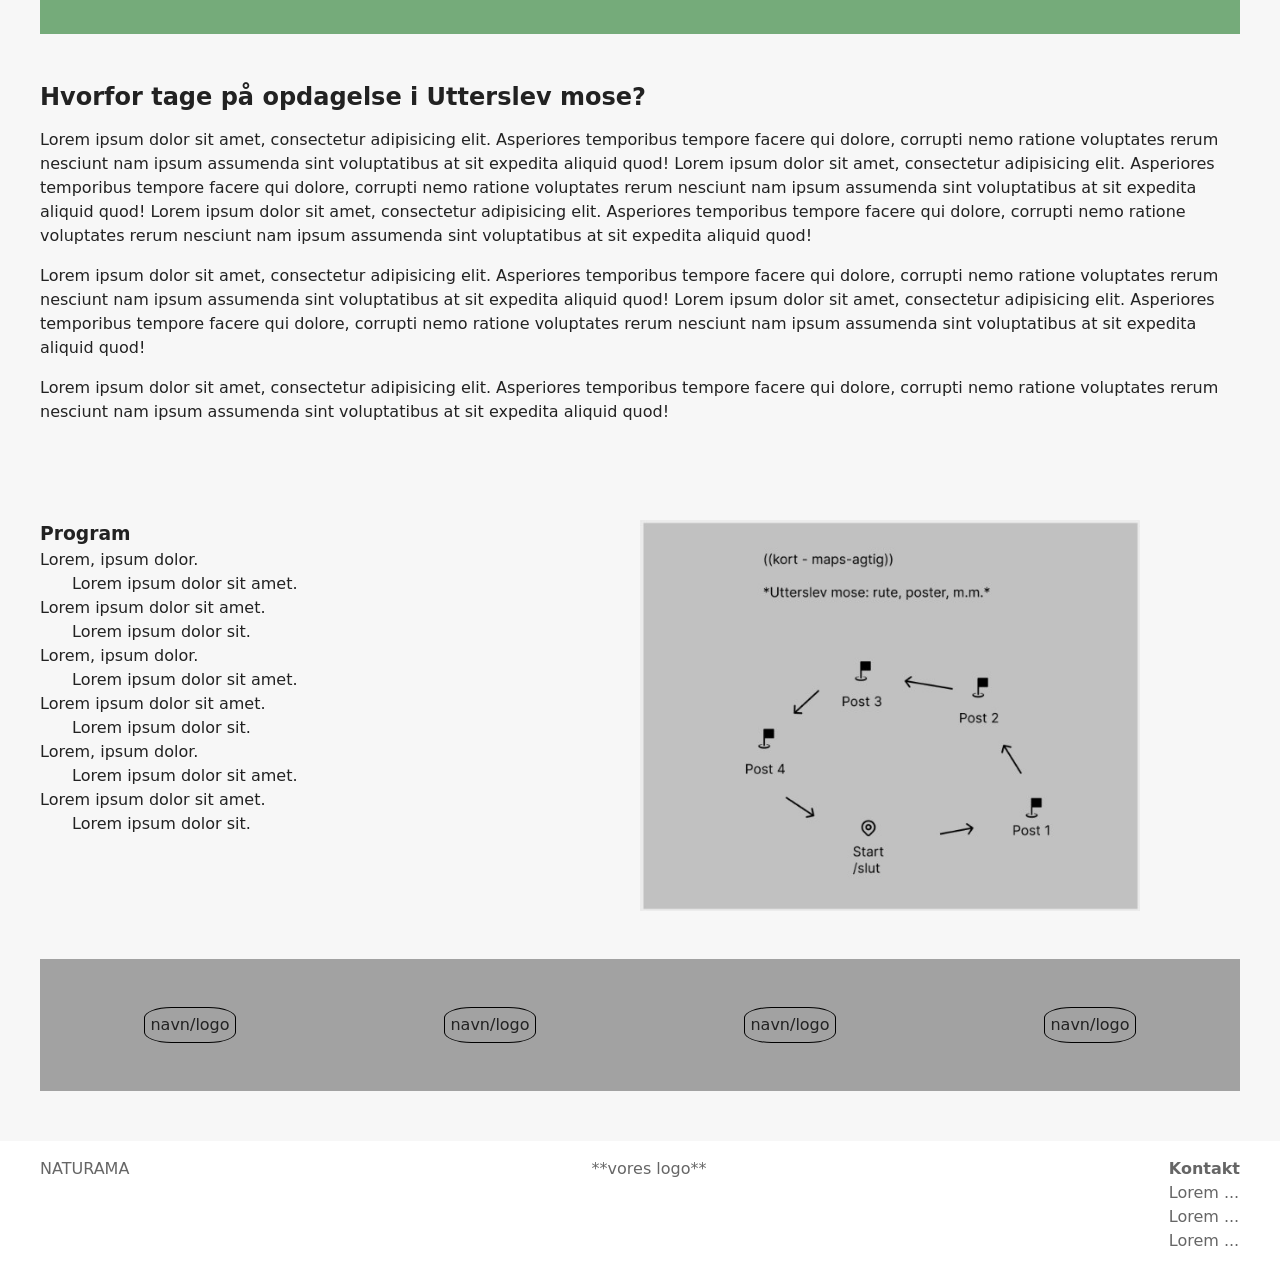
==== commit b5ec254f: "paragrafer + title" ====
--- a/index.html
+++ b/index.html
@@ -4,7 +4,7 @@
 <head>
   <meta charset="UTF-8" />
   <meta name="viewport" content="width=device-width, initial-scale=1.0" />
-  <title>Naturjagt i mosen</title>
+  <title>NATURAMA | Mosemissionen</title>
   <link rel="stylesheet" href="./css/starter.css" />
   <link rel="stylesheet" href="./css/style.css" />
 </head>
@@ -12,7 +12,7 @@
 <body>
   <header class="site-header">
     <div class="header-content">
-      <a class="site-logo" href="./">Naturjagt i Utterslev mose</a>
+      <a class="site-logo" href="./">NATURAMA</a>
       <nav class="site-nav">
         <button popovertarget="menu">Menu</button>
         <!-- har tilføjet popovertarget="menu", for at linke knappen til menuen og lave det til en popovermenu (dropdown) -->
@@ -34,6 +34,34 @@
     </div>
 
     <div class="forside-beskrivelse">
+      <h2>Udforsk mosen</h2>
+      <p>Lorem ipsum dolor sit amet, consectetur adipisicing elit. Asperiores temporibus tempore facere qui dolore,
+        corrupti nemo ratione voluptates rerum nesciunt nam ipsum assumenda sint voluptatibus at sit expedita aliquid
+        quod! Lorem ipsum dolor sit amet, consectetur adipisicing elit. Asperiores temporibus tempore facere qui dolore,
+        corrupti nemo ratione voluptates rerum nesciunt nam ipsum assumenda sint voluptatibus at sit expedita aliquid
+        quod! Lorem ipsum dolor sit amet, consectetur adipisicing elit. Asperiores temporibus tempore facere qui dolore,
+        corrupti nemo ratione voluptates rerum nesciunt nam ipsum assumenda sint voluptatibus at sit expedita aliquid
+        quod!</p>
+    </div>
+
+    <p>Cta: SVG, Tilmelding</p>
+
+    <section class="dyre-kategorier">
+      <div class="dyreliv-i-vand">
+        <p>Dyreliv i vand</p>
+        <img src="images/svane.webp" alt="">
+      </div>
+      <div class="fugle">
+        <p>Fugle</p>
+        <img src="images/fugl.webp" alt="">
+      </div>
+      <div class="planteliv">
+        <p>Planteliv</p>
+        <img src="images/blomst.webp" alt="">
+      </div>
+    </section>
+
+    <div class="forside-beskrivelse">
       <h2>Hvorfor tage på opdagelse i Utterslev mose?</h2>
       <p>Lorem ipsum dolor sit amet, consectetur adipisicing elit. Asperiores temporibus tempore facere qui dolore,
         corrupti nemo ratione voluptates rerum nesciunt nam ipsum assumenda sint voluptatibus at sit expedita aliquid
@@ -52,25 +80,18 @@
         quod!</p>
     </div>
 
-    <section class="dyre-kategorier">
-      <div class="dyreliv-i-vand">
-        <p>Dyreliv i vand</p>
-        <img src="images/svane.webp" alt="">
-      </div>
-      <div class="fugle">
-        <p>Fugle</p>
-        <img src="images/fugl.webp" alt="">
-      </div>
-      <div class="planteliv">
-        <p>Planteliv</p>
-        <img src="images/blomst.webp" alt="">
-      </div>
-    </section>
-
     <section class="program">
       <div>
         <h3>Program</h3>
         <dl>
+          <dt>Lorem, ipsum dolor.</dt>
+          <dd>Lorem ipsum dolor sit amet.</dd>
+          <dt>Lorem ipsum dolor sit amet.</dt>
+          <dd>Lorem ipsum dolor sit.</dd>
+          <dt>Lorem, ipsum dolor.</dt>
+          <dd>Lorem ipsum dolor sit amet.</dd>
+          <dt>Lorem ipsum dolor sit amet.</dt>
+          <dd>Lorem ipsum dolor sit.</dd>
           <dt>Lorem, ipsum dolor.</dt>
           <dd>Lorem ipsum dolor sit amet.</dd>
           <dt>Lorem ipsum dolor sit amet.</dt>
@@ -91,7 +112,7 @@
 
   <footer class="site-footer">
     <div class="footer-content">
-      <p>Naturjagt i Utterslev mose</p>
+      <p>NATURAMA</p>
       <p>**vores logo**</p>
       <div>
         <p><strong>Kontakt</strong></p>
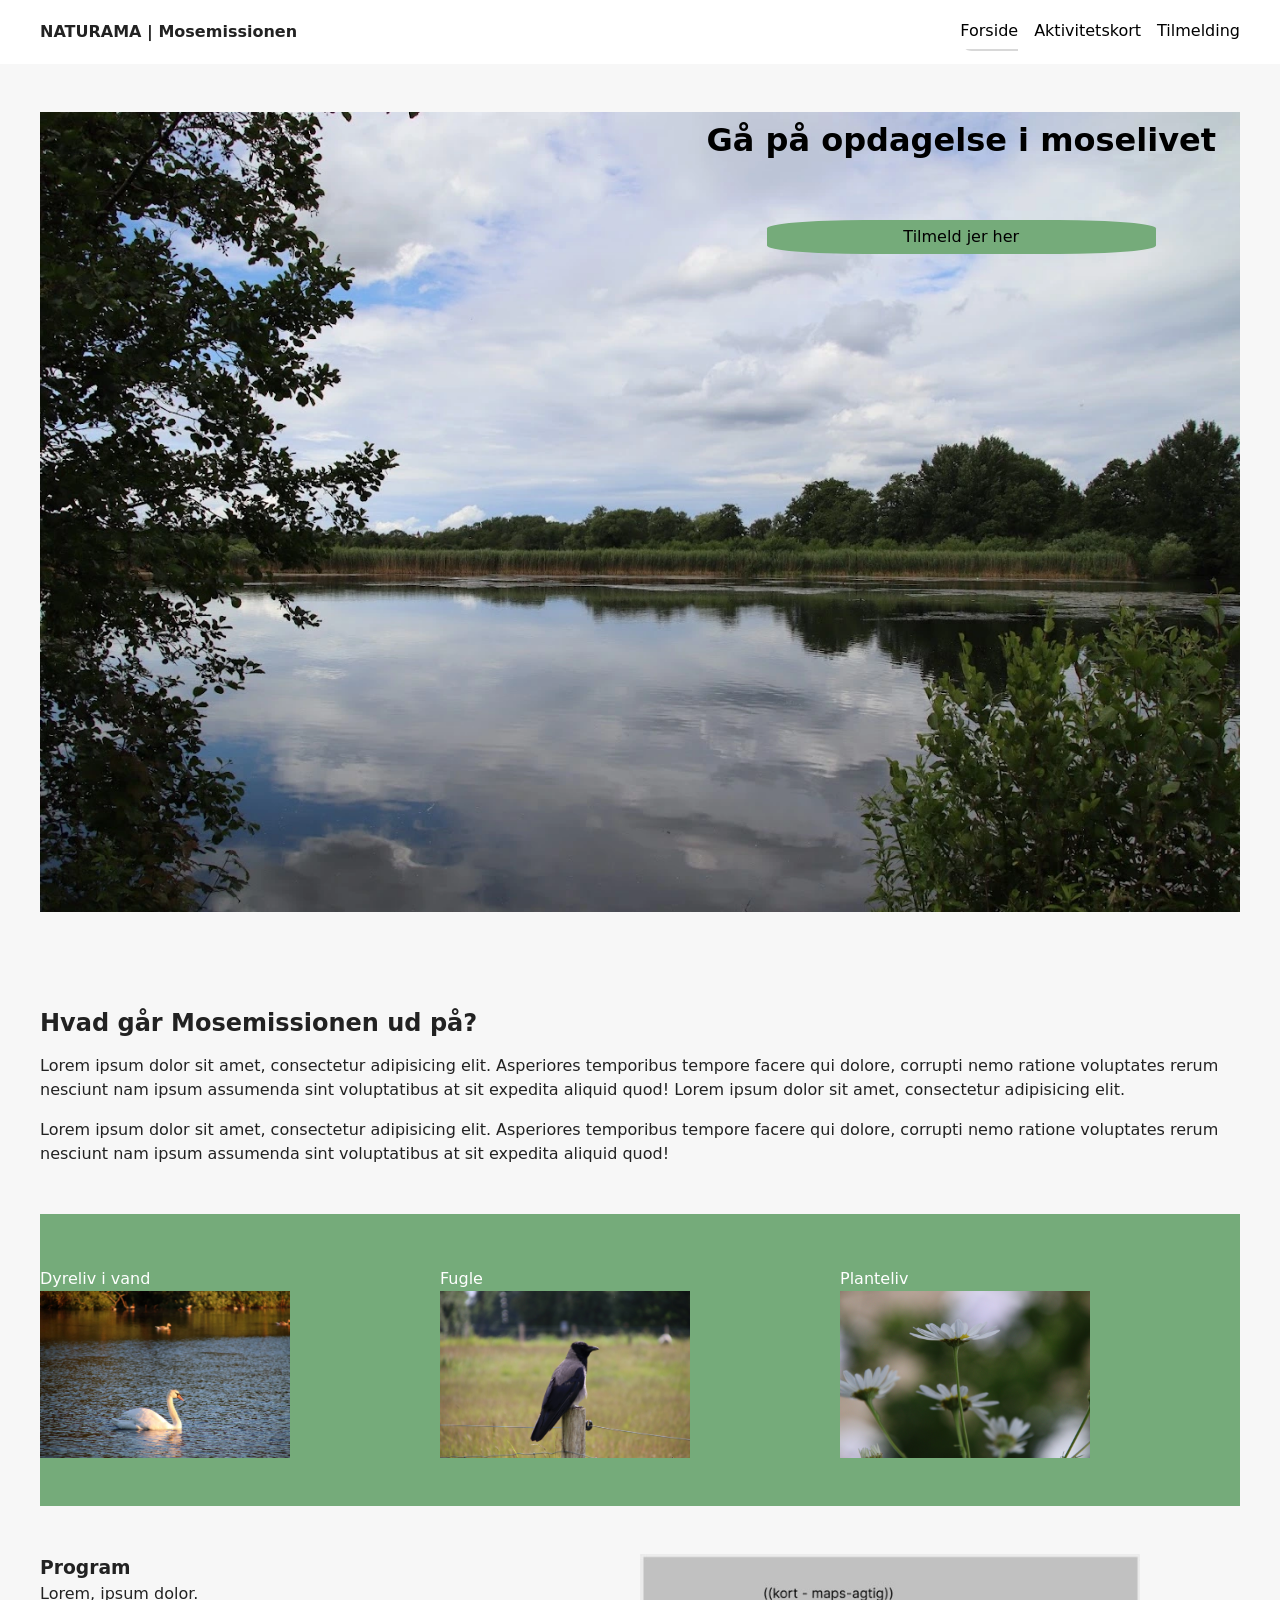
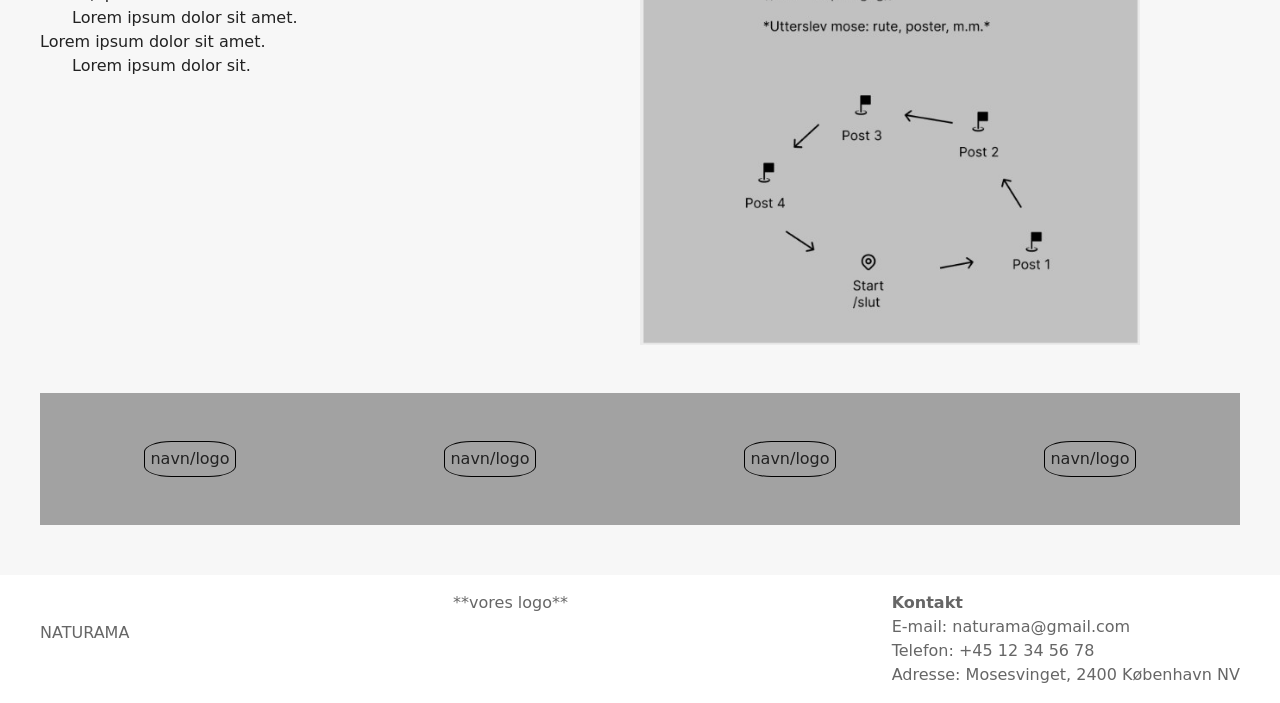
==== commit c0e15e78: "Små ændringer. Noget udfyldelse af footer. Samling af logoer" ====
--- a/index.html
+++ b/index.html
@@ -12,7 +12,7 @@
 <body>
   <header class="site-header">
     <div class="header-content">
-      <a class="site-logo" href="./">NATURAMA</a>
+      <a class="site-logo" href="./">NATURAMA | Mosemissionen</a>
       <nav class="site-nav">
         <button popovertarget="menu">Menu</button>
         <!-- har tilføjet popovertarget="menu", for at linke knappen til menuen og lave det til en popovermenu (dropdown) -->
@@ -27,58 +27,44 @@
 
   <main>
     <div class="text_on_top">
-      <img src="images/mose.webp" alt="main picture">
+      <img src="images/mose.webp" alt="main picture" />
+
       <div class="text">
-        <h1>Naturjagt i Utterslev mose</h1>
+        <h1>Gå på opdagelse i moselivet</h1>
+        <!-- <button class="cta-knap">Tilmeld jer her</button> -->
+        <p class="cta">Tilmeld jer her</p>
       </div>
     </div>
 
     <div class="forside-beskrivelse">
-      <h2>Udforsk mosen</h2>
-      <p>Lorem ipsum dolor sit amet, consectetur adipisicing elit. Asperiores temporibus tempore facere qui dolore,
-        corrupti nemo ratione voluptates rerum nesciunt nam ipsum assumenda sint voluptatibus at sit expedita aliquid
-        quod! Lorem ipsum dolor sit amet, consectetur adipisicing elit. Asperiores temporibus tempore facere qui dolore,
-        corrupti nemo ratione voluptates rerum nesciunt nam ipsum assumenda sint voluptatibus at sit expedita aliquid
-        quod! Lorem ipsum dolor sit amet, consectetur adipisicing elit. Asperiores temporibus tempore facere qui dolore,
-        corrupti nemo ratione voluptates rerum nesciunt nam ipsum assumenda sint voluptatibus at sit expedita aliquid
-        quod!</p>
+      <h2>Hvad går Mosemissionen ud på?</h2>
+      <p>
+        Lorem ipsum dolor sit amet, consectetur adipisicing elit. Asperiores temporibus tempore
+        facere qui dolore, corrupti nemo ratione voluptates rerum nesciunt nam ipsum assumenda
+        sint voluptatibus at sit expedita aliquid quod! Lorem ipsum dolor sit amet, consectetur
+        adipisicing elit.
+      </p>
+      <p>
+        Lorem ipsum dolor sit amet, consectetur adipisicing elit. Asperiores temporibus tempore
+        facere qui dolore, corrupti nemo ratione voluptates rerum nesciunt nam ipsum assumenda
+        sint voluptatibus at sit expedita aliquid quod!
+      </p>
     </div>
-
-    <p>Cta: SVG, Tilmelding</p>
 
     <section class="dyre-kategorier">
       <div class="dyreliv-i-vand">
         <p>Dyreliv i vand</p>
-        <img src="images/svane.webp" alt="">
+        <img src="images/svane.webp" alt="" />
       </div>
       <div class="fugle">
         <p>Fugle</p>
-        <img src="images/fugl.webp" alt="">
+        <img src="images/fugl.webp" alt="" />
       </div>
       <div class="planteliv">
         <p>Planteliv</p>
-        <img src="images/blomst.webp" alt="">
+        <img src="images/blomst.webp" alt="" />
       </div>
     </section>
-
-    <div class="forside-beskrivelse">
-      <h2>Hvorfor tage på opdagelse i Utterslev mose?</h2>
-      <p>Lorem ipsum dolor sit amet, consectetur adipisicing elit. Asperiores temporibus tempore facere qui dolore,
-        corrupti nemo ratione voluptates rerum nesciunt nam ipsum assumenda sint voluptatibus at sit expedita aliquid
-        quod! Lorem ipsum dolor sit amet, consectetur adipisicing elit. Asperiores temporibus tempore facere qui dolore,
-        corrupti nemo ratione voluptates rerum nesciunt nam ipsum assumenda sint voluptatibus at sit expedita aliquid
-        quod! Lorem ipsum dolor sit amet, consectetur adipisicing elit. Asperiores temporibus tempore facere qui dolore,
-        corrupti nemo ratione voluptates rerum nesciunt nam ipsum assumenda sint voluptatibus at sit expedita aliquid
-        quod!</p>
-      <p>Lorem ipsum dolor sit amet, consectetur adipisicing elit. Asperiores temporibus tempore facere qui dolore,
-        corrupti nemo ratione voluptates rerum nesciunt nam ipsum assumenda sint voluptatibus at sit expedita aliquid
-        quod! Lorem ipsum dolor sit amet, consectetur adipisicing elit. Asperiores temporibus tempore facere qui dolore,
-        corrupti nemo ratione voluptates rerum nesciunt nam ipsum assumenda sint voluptatibus at sit expedita aliquid
-        quod!</p>
-      <p>Lorem ipsum dolor sit amet, consectetur adipisicing elit. Asperiores temporibus tempore facere qui dolore,
-        corrupti nemo ratione voluptates rerum nesciunt nam ipsum assumenda sint voluptatibus at sit expedita aliquid
-        quod!</p>
-    </div>
 
     <section class="program">
       <div>
@@ -88,17 +74,9 @@
           <dd>Lorem ipsum dolor sit amet.</dd>
           <dt>Lorem ipsum dolor sit amet.</dt>
           <dd>Lorem ipsum dolor sit.</dd>
-          <dt>Lorem, ipsum dolor.</dt>
-          <dd>Lorem ipsum dolor sit amet.</dd>
-          <dt>Lorem ipsum dolor sit amet.</dt>
-          <dd>Lorem ipsum dolor sit.</dd>
-          <dt>Lorem, ipsum dolor.</dt>
-          <dd>Lorem ipsum dolor sit amet.</dd>
-          <dt>Lorem ipsum dolor sit amet.</dt>
-          <dd>Lorem ipsum dolor sit.</dd>
         </dl>
       </div>
-      <img src="images/forside-kort.jpg" alt="">
+      <img src="images/forside-kort.jpg" alt="" />
     </section>
 
     <section class="sponsorer">
@@ -109,16 +87,15 @@
     </section>
   </main>
 
-
   <footer class="site-footer">
     <div class="footer-content">
       <p>NATURAMA</p>
       <p>**vores logo**</p>
-      <div>
+      <div class="kontakt">
         <p><strong>Kontakt</strong></p>
-        <p>Lorem ...</p>
-        <p>Lorem ...</p>
-        <p>Lorem ...</p>
+        <p>E-mail: naturama@gmail.com</p>
+        <p>Telefon: +45 12 34 56 78</p>
+        <p>Adresse: Mosesvinget, 2400 København NV</p>
       </div>
     </div>
   </footer>
--- a/css/style.css
+++ b/css/style.css
@@ -284,9 +284,19 @@
   margin-top: 50px;
 }
 
+/* footer */
+.footer-content {
+  p:first-child {
+    margin-top: 30px;
+  }
+  .kontakt {
+    margin-top: -30px;
+  }
+}
+
+/* ~~~~~~~~~~~~~~~~~~~~~~~~~~~~~~ */
+
 /* alt herunder indtil næste _________ er specifikt forsiden (uden header og footer) */
-
-/* ~~~~~~~~~~~~~~~~~~~~~~~~~~~~~~ */
 
 /* hero section */
 .text_on_top {
@@ -298,6 +308,15 @@
     top: 120px;
     right: 5%;
   }
+
+  .cta {
+    margin: 60px;
+    padding: 5px 5px;
+    background-color: #75ab7a;
+    background-size: 5px;
+    border-radius: 25%;
+  }
+
   .img {
     width: 100%;
     display: block;
@@ -360,6 +379,10 @@
     border-radius: 30%;
   }
 }
+
+/* ~~~~~~~~~~~~~~~~~~~~~~~~~~~~~~ */
+
+/* _____________________________________ */
 
 @media (width > 600px) {
   .menu {
@@ -396,4 +419,12 @@
       max-height: auto;
     }
   }
-}
+  .footer-content {
+    p:first-child {
+      margin-top: 30px;
+    }
+    .kontakt {
+      margin-top: -30px;
+    }
+  }
+}
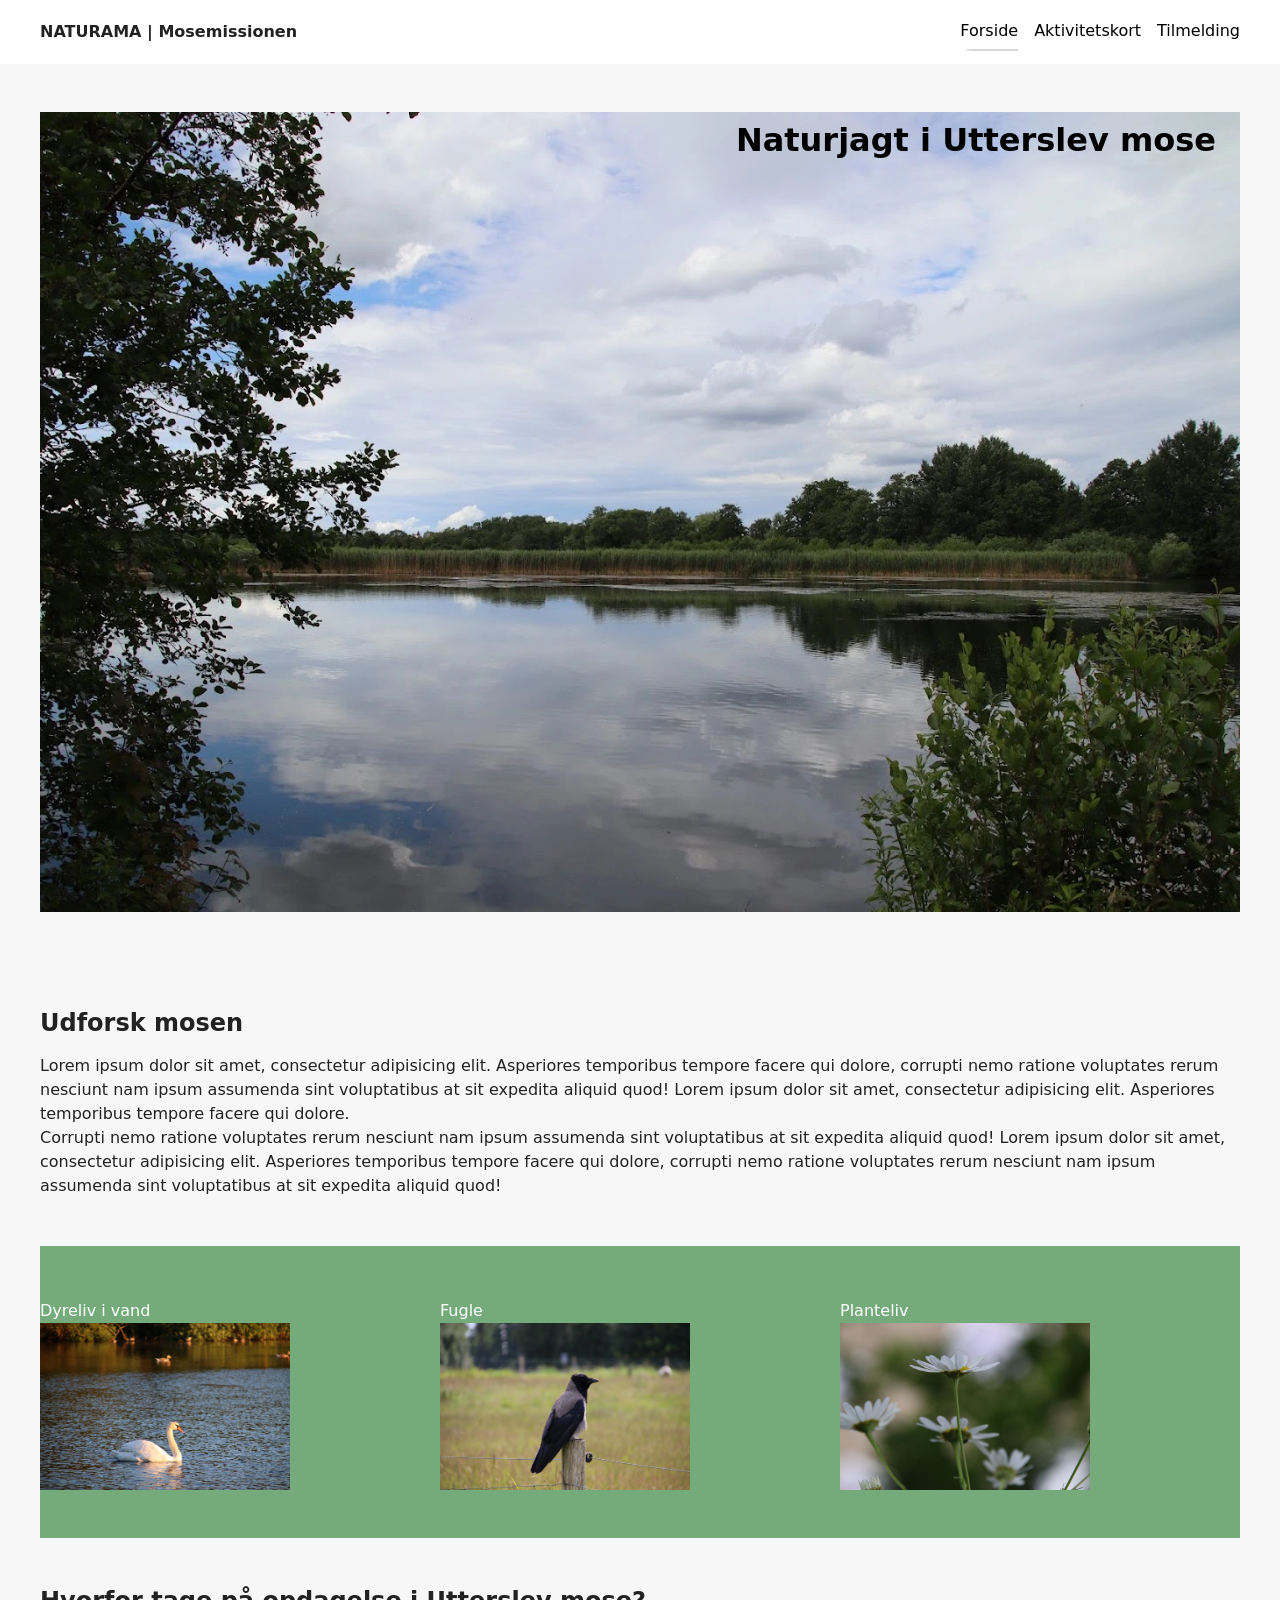
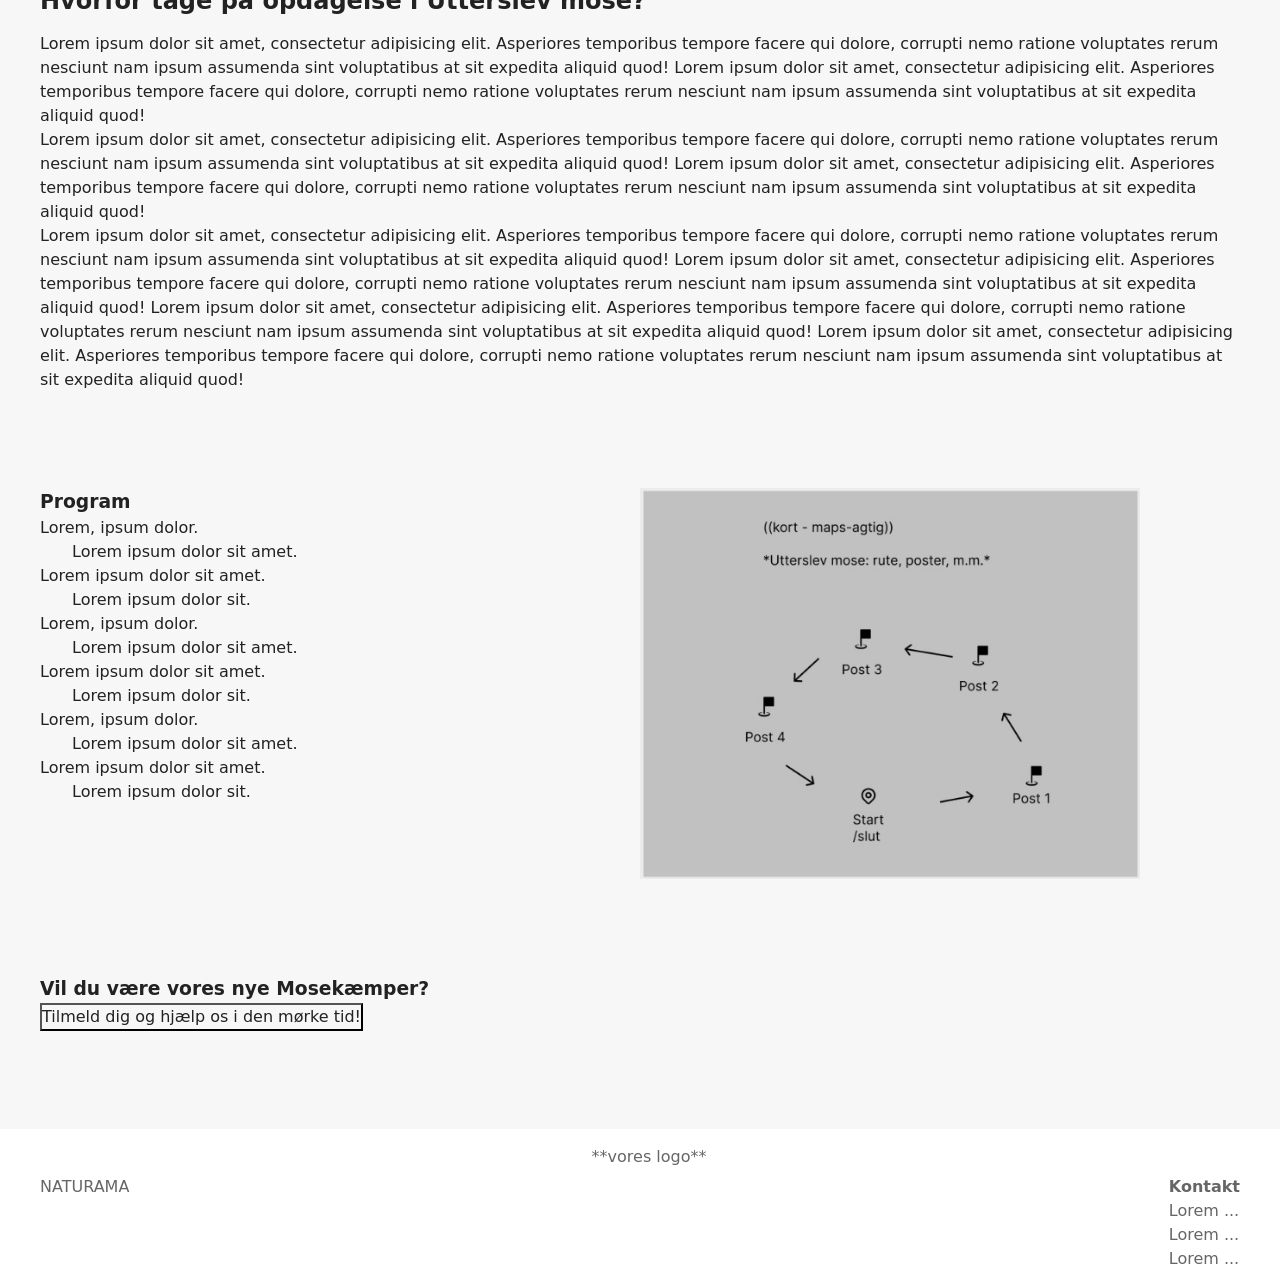
==== commit 8392db20: "index" ====
--- a/index.html
+++ b/index.html
@@ -27,44 +27,84 @@
 
   <main>
     <div class="text_on_top">
-      <img src="images/mose.webp" alt="main picture" />
-
+      <img class="moseImg" src="images/mose.webp" alt="Mose">
       <div class="text">
-        <h1>Gå på opdagelse i moselivet</h1>
-        <!-- <button class="cta-knap">Tilmeld jer her</button> -->
-        <p class="cta">Tilmeld jer her</p>
+        <h1>Naturjagt i Utterslev mose</h1>
       </div>
     </div>
 
     <div class="forside-beskrivelse">
-      <h2>Hvad går Mosemissionen ud på?</h2>
-      <p>
-        Lorem ipsum dolor sit amet, consectetur adipisicing elit. Asperiores temporibus tempore
-        facere qui dolore, corrupti nemo ratione voluptates rerum nesciunt nam ipsum assumenda
-        sint voluptatibus at sit expedita aliquid quod! Lorem ipsum dolor sit amet, consectetur
-        adipisicing elit.
-      </p>
-      <p>
-        Lorem ipsum dolor sit amet, consectetur adipisicing elit. Asperiores temporibus tempore
-        facere qui dolore, corrupti nemo ratione voluptates rerum nesciunt nam ipsum assumenda
-        sint voluptatibus at sit expedita aliquid quod!
-      </p>
+      <h2>Udforsk mosen</h2>
+      <div class="brødtext">
+        <p>Lorem ipsum dolor sit amet, consectetur adipisicing elit. Asperiores temporibus tempore facere qui dolore,
+          corrupti nemo ratione voluptates rerum nesciunt nam ipsum assumenda sint voluptatibus at sit expedita aliquid
+          quod! Lorem ipsum dolor sit amet, consectetur adipisicing elit. Asperiores temporibus tempore facere qui
+          dolore. </p>
+        <p>Corrupti nemo ratione voluptates rerum nesciunt nam ipsum assumenda sint voluptatibus at sit expedita aliquid
+          quod! Lorem ipsum dolor sit amet, consectetur adipisicing elit. Asperiores temporibus tempore facere qui
+          dolore,
+          corrupti nemo ratione voluptates rerum nesciunt nam ipsum assumenda sint voluptatibus at sit expedita aliquid
+          quod!</p>
+      </div>
     </div>
 
     <section class="dyre-kategorier">
       <div class="dyreliv-i-vand">
         <p>Dyreliv i vand</p>
-        <img src="images/svane.webp" alt="" />
+        <img src="images/svane.webp" alt="">
       </div>
       <div class="fugle">
         <p>Fugle</p>
-        <img src="images/fugl.webp" alt="" />
+        <img src="images/fugl.webp" alt="">
       </div>
       <div class="planteliv">
         <p>Planteliv</p>
-        <img src="images/blomst.webp" alt="" />
+        <img src="images/blomst.webp" alt="">
       </div>
     </section>
+
+    <div class="forside-beskrivelse">
+      <h2>Hvorfor tage på opdagelse i Utterslev mose?</h2>
+      <div class="brødtext">
+        <div>
+          <p>Lorem ipsum dolor sit amet, consectetur adipisicing elit. Asperiores temporibus tempore facere qui dolore,
+            corrupti nemo ratione voluptates rerum nesciunt nam ipsum assumenda sint voluptatibus at sit expedita
+            aliquid
+            quod! Lorem ipsum dolor sit amet, consectetur adipisicing elit. Asperiores temporibus tempore facere qui
+            dolore,
+            corrupti nemo ratione voluptates rerum nesciunt nam ipsum assumenda sint voluptatibus at sit expedita
+            aliquid
+            quod!</p>
+          <p>Lorem ipsum dolor sit amet, consectetur adipisicing elit. Asperiores temporibus tempore facere qui dolore,
+            corrupti nemo ratione voluptates rerum nesciunt nam ipsum assumenda sint voluptatibus at sit expedita
+            aliquid
+            quod! Lorem ipsum dolor sit amet, consectetur adipisicing elit. Asperiores temporibus tempore facere qui
+            dolore,
+            corrupti nemo ratione voluptates rerum nesciunt nam ipsum assumenda sint voluptatibus at sit expedita
+            aliquid
+            quod!</p>
+        </div>
+        <div>
+          <p>Lorem ipsum dolor sit amet, consectetur adipisicing elit. Asperiores temporibus tempore facere qui
+            dolore,
+            corrupti nemo ratione voluptates rerum nesciunt nam ipsum assumenda sint voluptatibus at sit expedita
+            aliquid
+            quod! Lorem ipsum dolor sit amet, consectetur adipisicing elit. Asperiores temporibus tempore facere qui
+            dolore,
+            corrupti nemo ratione voluptates rerum nesciunt nam ipsum assumenda sint voluptatibus at sit expedita
+            aliquid
+            quod! Lorem ipsum dolor sit amet, consectetur adipisicing elit. Asperiores temporibus tempore facere qui
+            dolore,
+            corrupti nemo ratione voluptates rerum nesciunt nam ipsum assumenda sint voluptatibus at sit expedita
+            aliquid
+            quod! Lorem ipsum dolor sit amet, consectetur adipisicing elit. Asperiores temporibus tempore facere qui
+            dolore,
+            corrupti nemo ratione voluptates rerum nesciunt nam ipsum assumenda sint voluptatibus at sit expedita
+            aliquid
+            quod!</p>
+        </div>
+      </div>
+    </div>
 
     <section class="program">
       <div>
@@ -74,28 +114,55 @@
           <dd>Lorem ipsum dolor sit amet.</dd>
           <dt>Lorem ipsum dolor sit amet.</dt>
           <dd>Lorem ipsum dolor sit.</dd>
+          <dt>Lorem, ipsum dolor.</dt>
+          <dd>Lorem ipsum dolor sit amet.</dd>
+          <dt>Lorem ipsum dolor sit amet.</dt>
+          <dd>Lorem ipsum dolor sit.</dd>
+          <dt>Lorem, ipsum dolor.</dt>
+          <dd>Lorem ipsum dolor sit amet.</dd>
+          <dt>Lorem ipsum dolor sit amet.</dt>
+          <dd>Lorem ipsum dolor sit.</dd>
         </dl>
       </div>
-      <img src="images/forside-kort.jpg" alt="" />
+      <img src="images/forside-kort.jpg" alt="">
     </section>
 
-    <section class="sponsorer">
-      <p>navn/logo</p>
-      <p>navn/logo</p>
-      <p>navn/logo</p>
-      <p>navn/logo</p>
-    </section>
+    <article class="card">
+      <div class="card-content flow">
+        <h3>Vil du være vores nye Mosekæmper?</h3>
+        <p>
+          <button class="btn" popovertarget="program-details">
+            Tilmeld dig og hjælp os i den mørke tid!
+          </button>
+      </div>
+      </div>
+    </article>
+
+    <div class="program-details" id="program-details" popover>
+      <div class="program-content flow">
+        <h2>Kære Mosekæmper,</h2>
+        <p>
+          Vi har håbet og bedt om godt vejr, så mosen atter igen kan
+          blive fyldt med liv. Noget er slået fejl, da planter og dyr ikke længere er hvor de plejer at være. Du er
+          vores eneste håb for en lys og grøn fremtid! NATURAMA og Mosefolket sætter sin lid til dig! </p>
+
+        <a href="form.html">Tilmeld dig her</a><br>
+        <button class="btn" popovertarget="program-details">
+          Luk
+        </button>
+      </div>
   </main>
+
 
   <footer class="site-footer">
     <div class="footer-content">
       <p>NATURAMA</p>
       <p>**vores logo**</p>
-      <div class="kontakt">
+      <div>
         <p><strong>Kontakt</strong></p>
-        <p>E-mail: naturama@gmail.com</p>
-        <p>Telefon: +45 12 34 56 78</p>
-        <p>Adresse: Mosesvinget, 2400 København NV</p>
+        <p>Lorem ...</p>
+        <p>Lorem ...</p>
+        <p>Lorem ...</p>
       </div>
     </div>
   </footer>
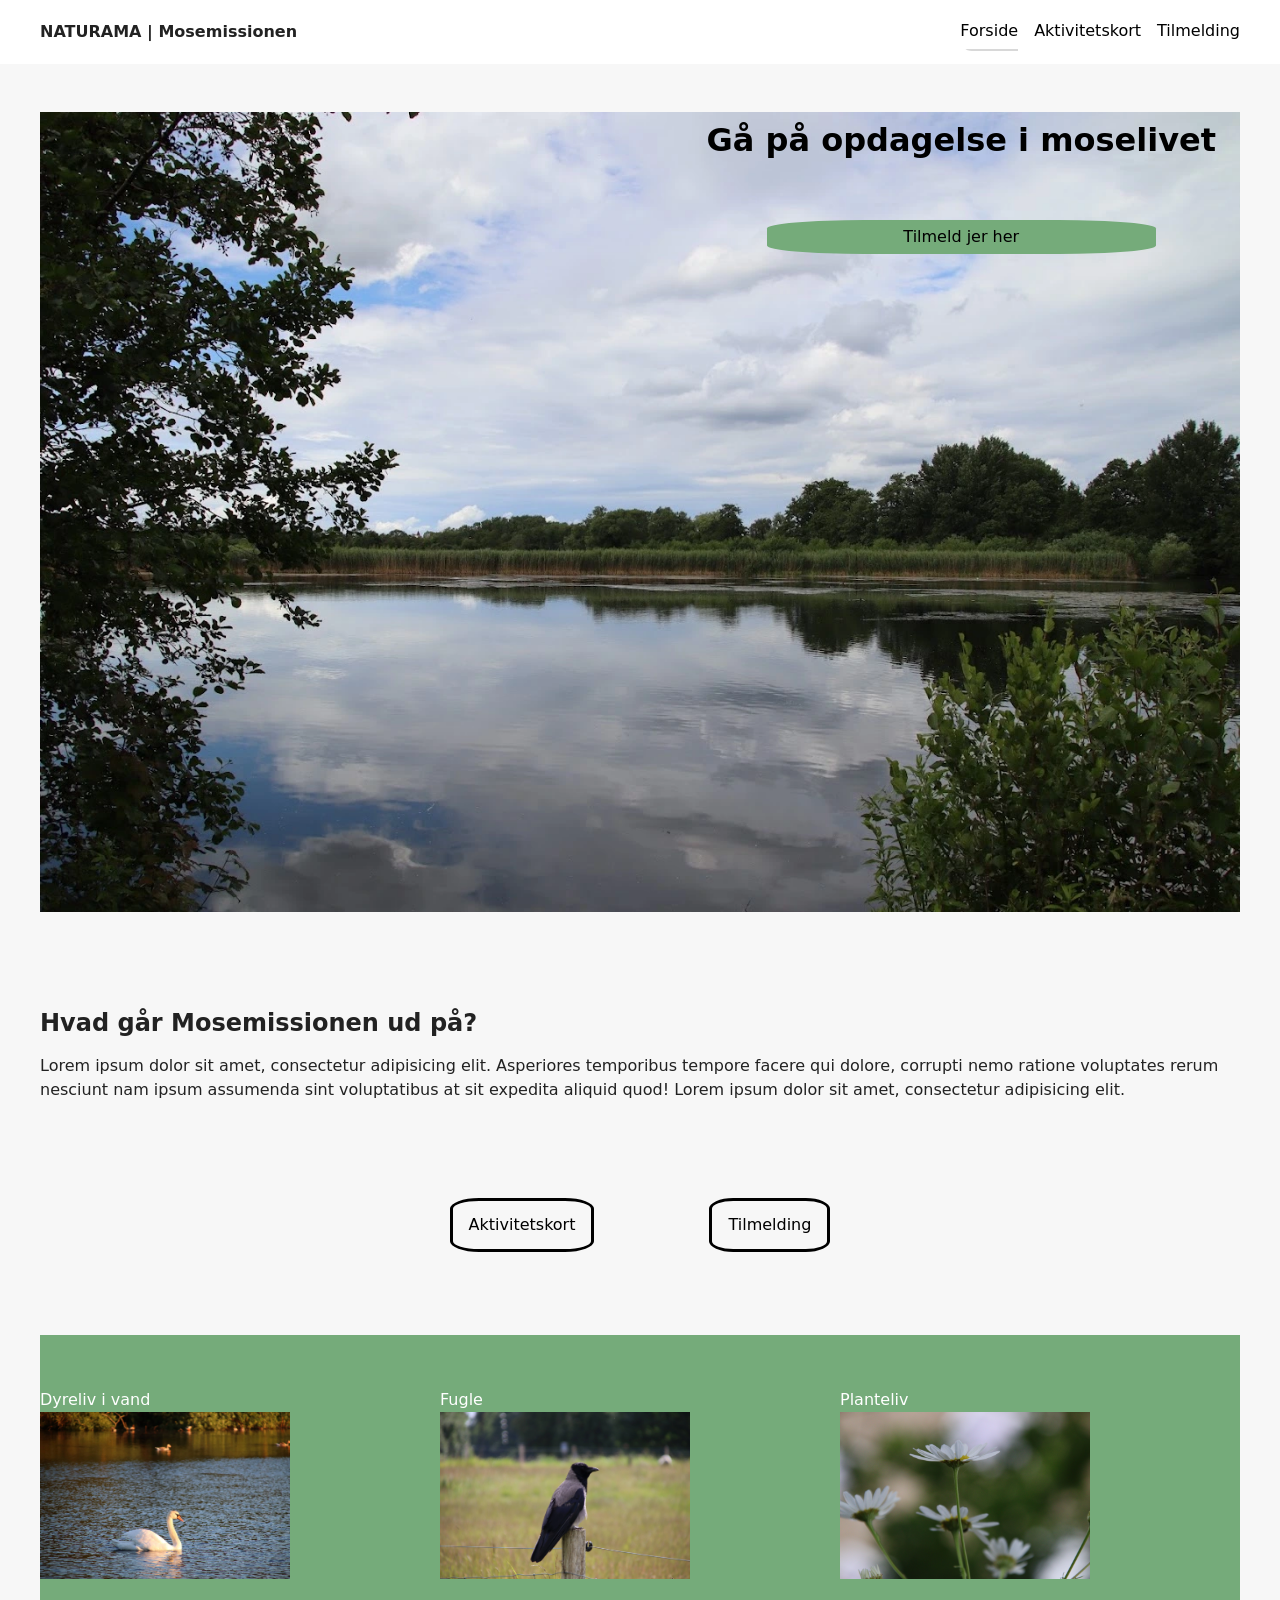
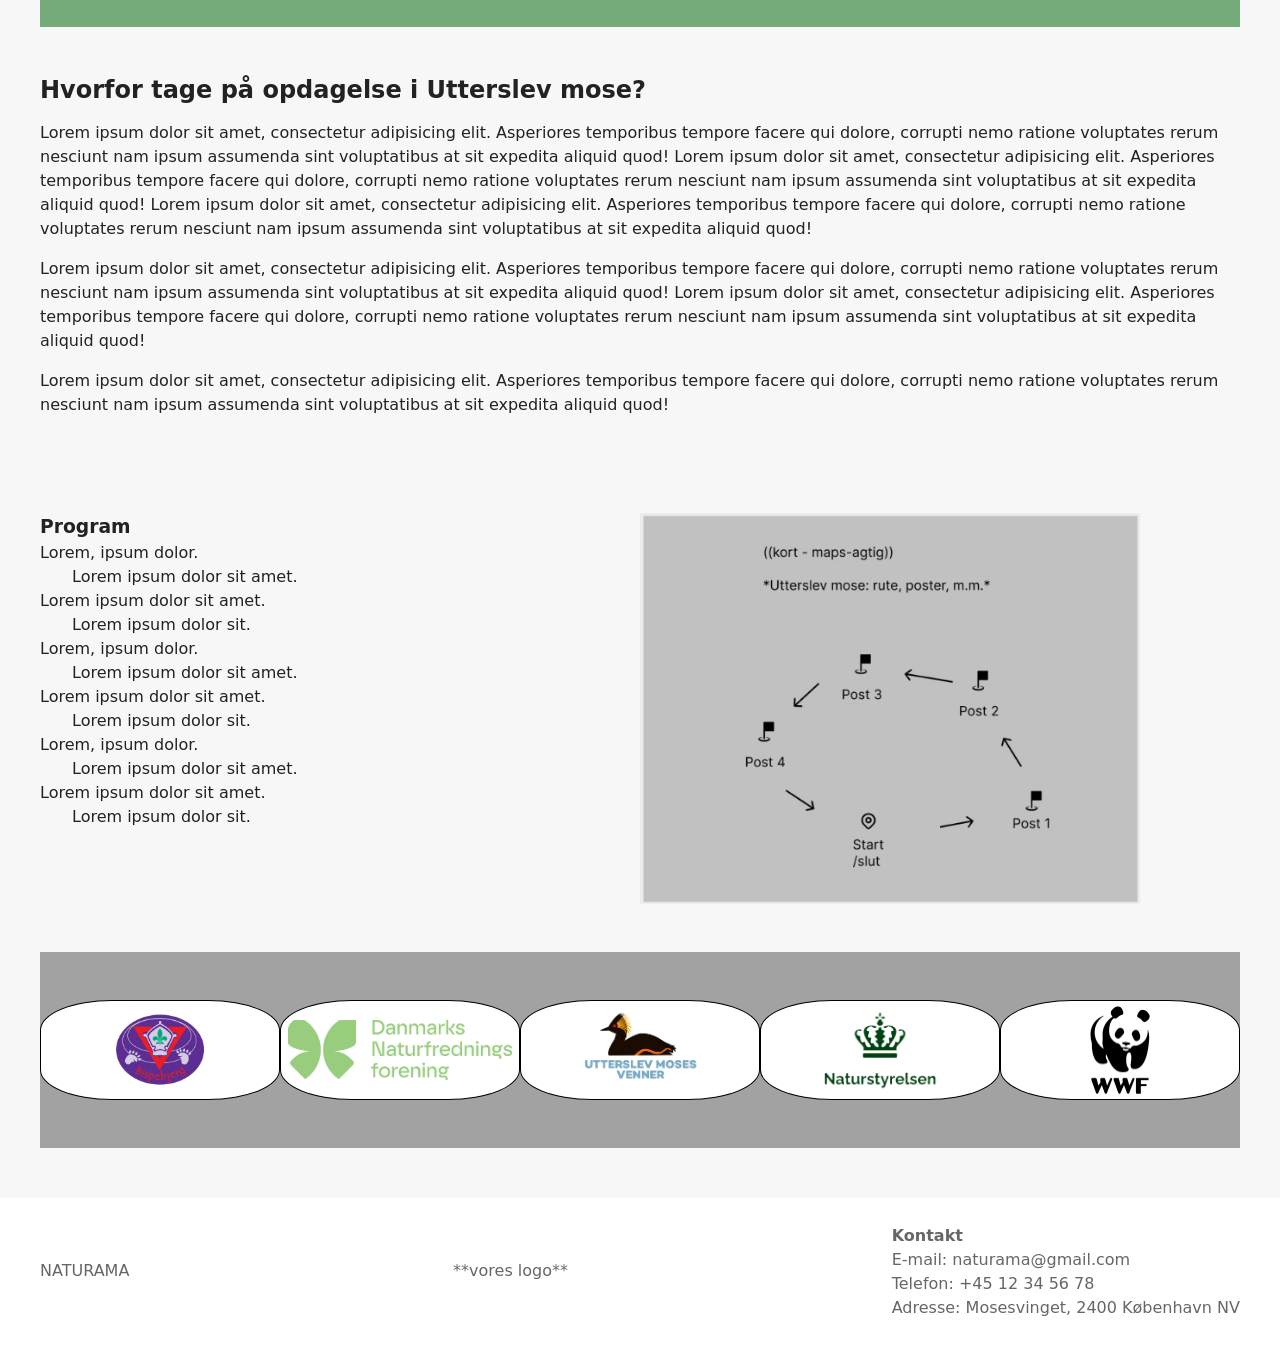
==== commit 52eee79d: "Diverse ændringer, inkl. flere billeder, tilføjelse af to CSS-sider, m.m." ====
--- a/index.html
+++ b/index.html
@@ -7,6 +7,7 @@
   <title>NATURAMA | Mosemissionen</title>
   <link rel="stylesheet" href="./css/starter.css" />
   <link rel="stylesheet" href="./css/style.css" />
+  <link rel="stylesheet" href="./css/media.css">
 </head>
 
 <body>
@@ -27,26 +28,35 @@
 
   <main>
     <div class="text_on_top">
-      <img class="moseImg" src="images/mose.webp" alt="Mose">
+      <img src="images/mose.webp" alt="main picture">
       <div class="text">
-        <h1>Naturjagt i Utterslev mose</h1>
+        <h1>Gå på opdagelse i moselivet</h1>
+        <!-- <button class="cta-knap">Tilmeld jer her</button> -->
+        <p class="cta">Tilmeld jer her</p>
       </div>
     </div>
 
     <div class="forside-beskrivelse">
-      <h2>Udforsk mosen</h2>
-      <div class="brødtext">
-        <p>Lorem ipsum dolor sit amet, consectetur adipisicing elit. Asperiores temporibus tempore facere qui dolore,
-          corrupti nemo ratione voluptates rerum nesciunt nam ipsum assumenda sint voluptatibus at sit expedita aliquid
-          quod! Lorem ipsum dolor sit amet, consectetur adipisicing elit. Asperiores temporibus tempore facere qui
-          dolore. </p>
-        <p>Corrupti nemo ratione voluptates rerum nesciunt nam ipsum assumenda sint voluptatibus at sit expedita aliquid
-          quod! Lorem ipsum dolor sit amet, consectetur adipisicing elit. Asperiores temporibus tempore facere qui
-          dolore,
-          corrupti nemo ratione voluptates rerum nesciunt nam ipsum assumenda sint voluptatibus at sit expedita aliquid
-          quod!</p>
+      <h2>Hvad går Mosemissionen ud på?</h2>
+      <!-- meget kort beskrivelse af eventet -->
+      <p>
+        Lorem ipsum dolor sit amet, consectetur adipisicing elit. Asperiores temporibus tempore
+        facere qui dolore, corrupti nemo ratione voluptates rerum nesciunt nam ipsum assumenda
+        sint voluptatibus at sit expedita aliquid quod! Lorem ipsum dolor sit amet, consectetur
+        adipisicing elit.
+      </p>
+    </div>
+
+    <section class="knapper">
+      <div>
+        <a class="svg-knap" href="svg.html">
+          <p>Aktivitetskort</p>
+        </a>
+        <a class="form-knap" href="form.html">
+          <p>Tilmelding</p>
+        </a>
       </div>
-    </div>
+    </section>
 
     <section class="dyre-kategorier">
       <div class="dyreliv-i-vand">
@@ -65,45 +75,22 @@
 
     <div class="forside-beskrivelse">
       <h2>Hvorfor tage på opdagelse i Utterslev mose?</h2>
-      <div class="brødtext">
-        <div>
-          <p>Lorem ipsum dolor sit amet, consectetur adipisicing elit. Asperiores temporibus tempore facere qui dolore,
-            corrupti nemo ratione voluptates rerum nesciunt nam ipsum assumenda sint voluptatibus at sit expedita
-            aliquid
-            quod! Lorem ipsum dolor sit amet, consectetur adipisicing elit. Asperiores temporibus tempore facere qui
-            dolore,
-            corrupti nemo ratione voluptates rerum nesciunt nam ipsum assumenda sint voluptatibus at sit expedita
-            aliquid
-            quod!</p>
-          <p>Lorem ipsum dolor sit amet, consectetur adipisicing elit. Asperiores temporibus tempore facere qui dolore,
-            corrupti nemo ratione voluptates rerum nesciunt nam ipsum assumenda sint voluptatibus at sit expedita
-            aliquid
-            quod! Lorem ipsum dolor sit amet, consectetur adipisicing elit. Asperiores temporibus tempore facere qui
-            dolore,
-            corrupti nemo ratione voluptates rerum nesciunt nam ipsum assumenda sint voluptatibus at sit expedita
-            aliquid
-            quod!</p>
-        </div>
-        <div>
-          <p>Lorem ipsum dolor sit amet, consectetur adipisicing elit. Asperiores temporibus tempore facere qui
-            dolore,
-            corrupti nemo ratione voluptates rerum nesciunt nam ipsum assumenda sint voluptatibus at sit expedita
-            aliquid
-            quod! Lorem ipsum dolor sit amet, consectetur adipisicing elit. Asperiores temporibus tempore facere qui
-            dolore,
-            corrupti nemo ratione voluptates rerum nesciunt nam ipsum assumenda sint voluptatibus at sit expedita
-            aliquid
-            quod! Lorem ipsum dolor sit amet, consectetur adipisicing elit. Asperiores temporibus tempore facere qui
-            dolore,
-            corrupti nemo ratione voluptates rerum nesciunt nam ipsum assumenda sint voluptatibus at sit expedita
-            aliquid
-            quod! Lorem ipsum dolor sit amet, consectetur adipisicing elit. Asperiores temporibus tempore facere qui
-            dolore,
-            corrupti nemo ratione voluptates rerum nesciunt nam ipsum assumenda sint voluptatibus at sit expedita
-            aliquid
-            quod!</p>
-        </div>
-      </div>
+      <!-- mere detaljeret beskrivelse af eventet og dem der står bag -->
+      <p>Lorem ipsum dolor sit amet, consectetur adipisicing elit. Asperiores temporibus tempore facere qui dolore,
+        corrupti nemo ratione voluptates rerum nesciunt nam ipsum assumenda sint voluptatibus at sit expedita aliquid
+        quod! Lorem ipsum dolor sit amet, consectetur adipisicing elit. Asperiores temporibus tempore facere qui dolore,
+        corrupti nemo ratione voluptates rerum nesciunt nam ipsum assumenda sint voluptatibus at sit expedita aliquid
+        quod! Lorem ipsum dolor sit amet, consectetur adipisicing elit. Asperiores temporibus tempore facere qui dolore,
+        corrupti nemo ratione voluptates rerum nesciunt nam ipsum assumenda sint voluptatibus at sit expedita aliquid
+        quod!</p>
+      <p>Lorem ipsum dolor sit amet, consectetur adipisicing elit. Asperiores temporibus tempore facere qui dolore,
+        corrupti nemo ratione voluptates rerum nesciunt nam ipsum assumenda sint voluptatibus at sit expedita aliquid
+        quod! Lorem ipsum dolor sit amet, consectetur adipisicing elit. Asperiores temporibus tempore facere qui dolore,
+        corrupti nemo ratione voluptates rerum nesciunt nam ipsum assumenda sint voluptatibus at sit expedita aliquid
+        quod!</p>
+      <p>Lorem ipsum dolor sit amet, consectetur adipisicing elit. Asperiores temporibus tempore facere qui dolore,
+        corrupti nemo ratione voluptates rerum nesciunt nam ipsum assumenda sint voluptatibus at sit expedita aliquid
+        quod!</p>
     </div>
 
     <section class="program">
@@ -127,45 +114,33 @@
       <img src="images/forside-kort.jpg" alt="">
     </section>
 
-    <article class="card">
-      <div class="card-content flow">
-        <h3>Vil du være vores nye Mosekæmper?</h3>
-        <p>
-          <button class="btn" popovertarget="program-details">
-            Tilmeld dig og hjælp os i den mørke tid!
-          </button>
+    <section class="karrusel" id="karrusel">
+      <div class="sponsorer" id="sponsorer">
+        <img src="images/bispebjerg-spejderne.webp" alt="sponsor 1">
+        <img src="images/dn.webp" alt="sponsor 2">
+        <img src="images/utterslev-moses-venner.webp" alt="sponsor 3">
+        <img src="images/naturstyrelsen.webp" alt="sponsor 4">
+        <img src="images/WWF_logo.svg.webp" alt="sponsor 5">
+        <img src="images/cafe-staalvand.webp" alt="sponsor 6">
+        <img src="images/triers-kaffevogn.webp" alt="sponsor 7">
       </div>
-      </div>
-    </article>
-
-    <div class="program-details" id="program-details" popover>
-      <div class="program-content flow">
-        <h2>Kære Mosekæmper,</h2>
-        <p>
-          Vi har håbet og bedt om godt vejr, så mosen atter igen kan
-          blive fyldt med liv. Noget er slået fejl, da planter og dyr ikke længere er hvor de plejer at være. Du er
-          vores eneste håb for en lys og grøn fremtid! NATURAMA og Mosefolket sætter sin lid til dig! </p>
-
-        <a href="form.html">Tilmeld dig her</a><br>
-        <button class="btn" popovertarget="program-details">
-          Luk
-        </button>
-      </div>
+    </section>
   </main>
 
 
   <footer class="site-footer">
     <div class="footer-content">
-      <p>NATURAMA</p>
-      <p>**vores logo**</p>
+      <p class="footer-brand">NATURAMA</p>
+      <p class="footer-logo">**vores logo**</p>
       <div>
         <p><strong>Kontakt</strong></p>
-        <p>Lorem ...</p>
-        <p>Lorem ...</p>
-        <p>Lorem ...</p>
+        <p>E-mail: naturama@gmail.com</p>
+        <p>Telefon: +45 12 34 56 78</p>
+        <p>Adresse: Mosesvinget, 2400 København NV</p>
       </div>
     </div>
   </footer>
+  
   <script src="./script.js"></script>
 </body>
 
--- a/css/style.css
+++ b/css/style.css
@@ -255,7 +255,7 @@
 /* _____________________________________________ */
 
 /* .site-nav button står faktisk længere oppe, 
-men vi vil gerne tydeligt kunne se vores ændringer*/
+men jeg vil gerne tydeligt kunne se mine ændringer*/
 
 /* menu-knap */
 .site-nav button {
@@ -279,6 +279,8 @@
   position-area: bottom span-left;
 }
 
+/* ~~~~~~~~~~~~~~~~~~~~~~~~~~~~~~ */
+
 /* footer - spacing mellem sidste section og footeren */
 .site-footer {
   margin-top: 50px;
@@ -286,17 +288,15 @@
 
 /* footer */
 .footer-content {
-  p:first-child {
-    margin-top: 30px;
-  }
-  .kontakt {
-    margin-top: -30px;
-  }
-}
-
-/* ~~~~~~~~~~~~~~~~~~~~~~~~~~~~~~ */
+  margin: 10px 0;
+  .footer-brand {
+    margin-bottom: 30px;
+  }
+}
 
 /* alt herunder indtil næste _________ er specifikt forsiden (uden header og footer) */
+
+/* ~~~~~~~~~~~~~~~~~~~~~~~~~~~~~~ */
 
 /* hero section */
 .text_on_top {
@@ -335,6 +335,25 @@
   display: flex;
   flex-direction: column;
   gap: 16px;
+}
+
+/* ~~~~~~~~~~~~~~~~~~~~~~~~~~~~~~ */
+
+.knapper {
+  justify-self: center;
+  margin-bottom: 20px;
+  div {
+    display: grid;
+    gap: 30px;
+    a {
+      border: 3px solid black;
+      border-radius: 20%;
+      padding: 6px 8px;
+      text-align: center;
+      text-decoration: none;
+      color: #000;
+    }
+  }
 }
 
 /* ~~~~~~~~~~~~~~~~~~~~~~~~~~~~~~ */
@@ -368,63 +387,38 @@
 /* ~~~~~~~~~~~~~~~~~~~~~~~~~~~~~~ */
 
 /* section med sponsorer, lokalforeninger osv. */
-.sponsorer {
-  display: grid;
-  grid-template-columns: repeat(4, 1fr);
+
+.karrusel {
   background-color: #a2a2a2;
-  p {
-    justify-self: center;
-    border: 1px solid black;
-    padding: 5px;
-    border-radius: 30%;
-  }
-}
-
-/* ~~~~~~~~~~~~~~~~~~~~~~~~~~~~~~ */
-
-/* _____________________________________ */
-
-@media (width > 600px) {
-  .menu {
+  --antal: 3;
+  overflow: hidden;
+  width: 100%;
+  min-width: 0;
+  max-width: 100%;
+  box-sizing: border-box;
+  .sponsorer {
     display: flex;
-    gap: var(--space-1);
-    padding: 0;
-    border: none;
-    background: none;
-    position: static;
-  }
-  .text_on_top {
-    color: #000;
-  }
-  /* section med billeder af dyr/planter på forsiden */
-  .dyre-kategorier {
-    display: grid;
-    grid-template-columns: repeat(3, 1fr);
+    /* gap: 10px; */
+    /* padding-left: 10px;
+    padding-right: 20px; */
+    /* flex-wrap: nowrap; */
     img {
-      justify-self: center;
-      max-width: 250px;
-      max-height: auto;
+      display: block;
+      flex: 0 0 calc(100% / var(--antal));
+      width: calc(100% / var(--antal));
+      height: 100px;
+      border: 1px solid black;
+      border-radius: 30%;
+      box-sizing: border-box;
+      object-fit: contain;
+      background-color: white;
+      padding: 5px 7px;
     }
-    p {
-      justify-self: center;
-      padding-top: 5px;
-    }
-  }
-  .program {
-    list-style: none;
-    display: grid;
-    grid-template-columns: 1fr 1fr;
-    img {
-      max-width: 500px;
-      max-height: auto;
-    }
-  }
-  .footer-content {
-    p:first-child {
-      margin-top: 30px;
-    }
-    .kontakt {
-      margin-top: -30px;
-    }
-  }
-}
+  }
+}
+
+/* ~~~~~~~~~~~~~~~~~~~~~~~~~~~~~~ */
+
+/* _____________________________________________ */
+
+
--- a/css/media.css
+++ b/css/media.css
@@ -0,0 +1,68 @@
+@media (width > 600px) {
+  .menu {
+    display: flex;
+    gap: var(--space-1);
+    padding: 0;
+    border: none;
+    background: none;
+    position: static;
+  }
+
+  .footer-brand {
+    margin-top: 35px;
+  }
+  .footer-logo {
+    margin-top: 35px;
+  }
+
+  .text_on_top {
+    color: #000;
+  }
+
+  .knapper {
+    div {
+      display: flex;
+      justify-content: space-between;
+      gap: 115px;
+      margin-bottom: 15px;
+      p {
+        padding: 6px 8px;
+      }
+    }
+  }
+
+  /* section med billeder af dyr/planter på forsiden */
+  .dyre-kategorier {
+    display: grid;
+    grid-template-columns: repeat(3, 1fr);
+    img {
+      justify-self: center;
+      max-width: 250px;
+      max-height: auto;
+    }
+    p {
+      justify-self: center;
+      padding-top: 5px;
+    }
+  }
+
+  .program {
+    list-style: none;
+    display: grid;
+    grid-template-columns: 1fr 1fr;
+    img {
+      max-width: 500px;
+      max-height: auto;
+    }
+  }
+
+  .karrusel {
+    .sponsorer {
+      --antal: 5;
+      img {
+        flex: 0 0 calc(100% / var(--antal));
+        width: calc(100% / var(--antal));
+      }
+    }
+  }
+}
